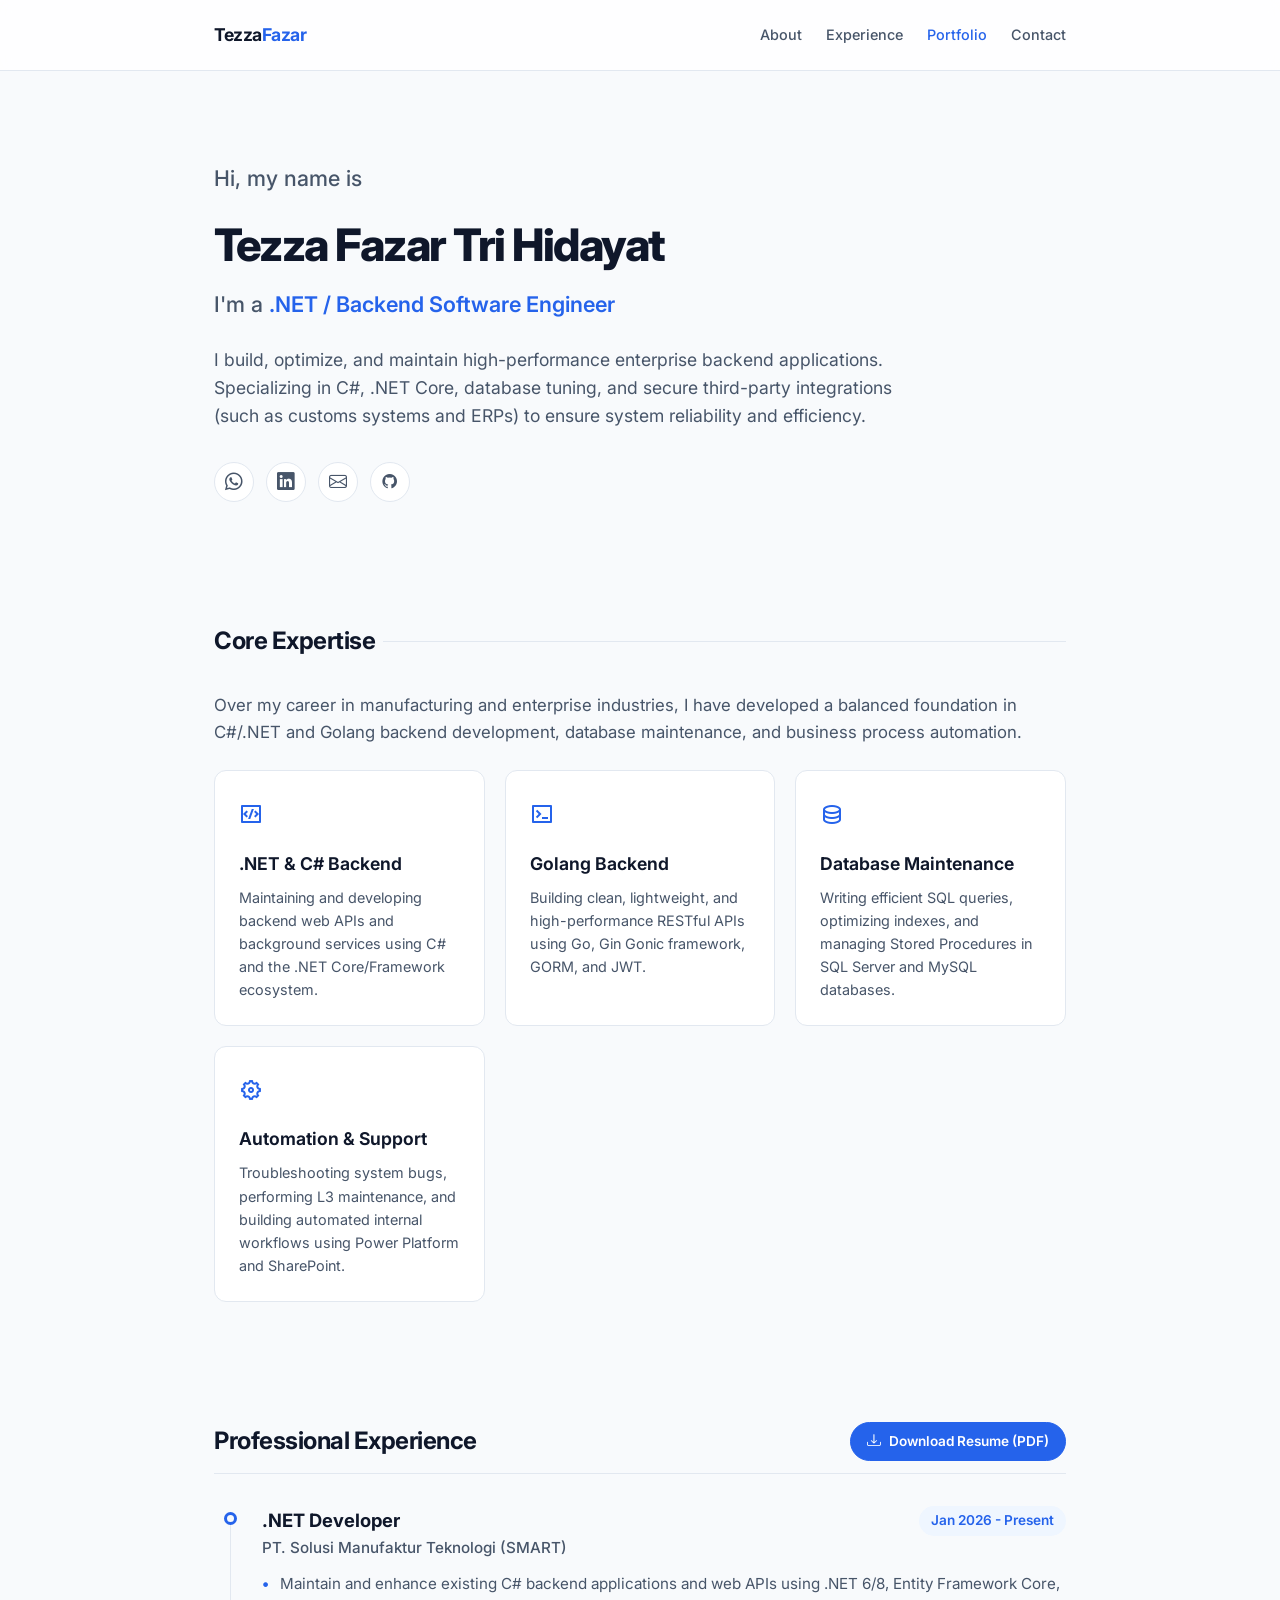
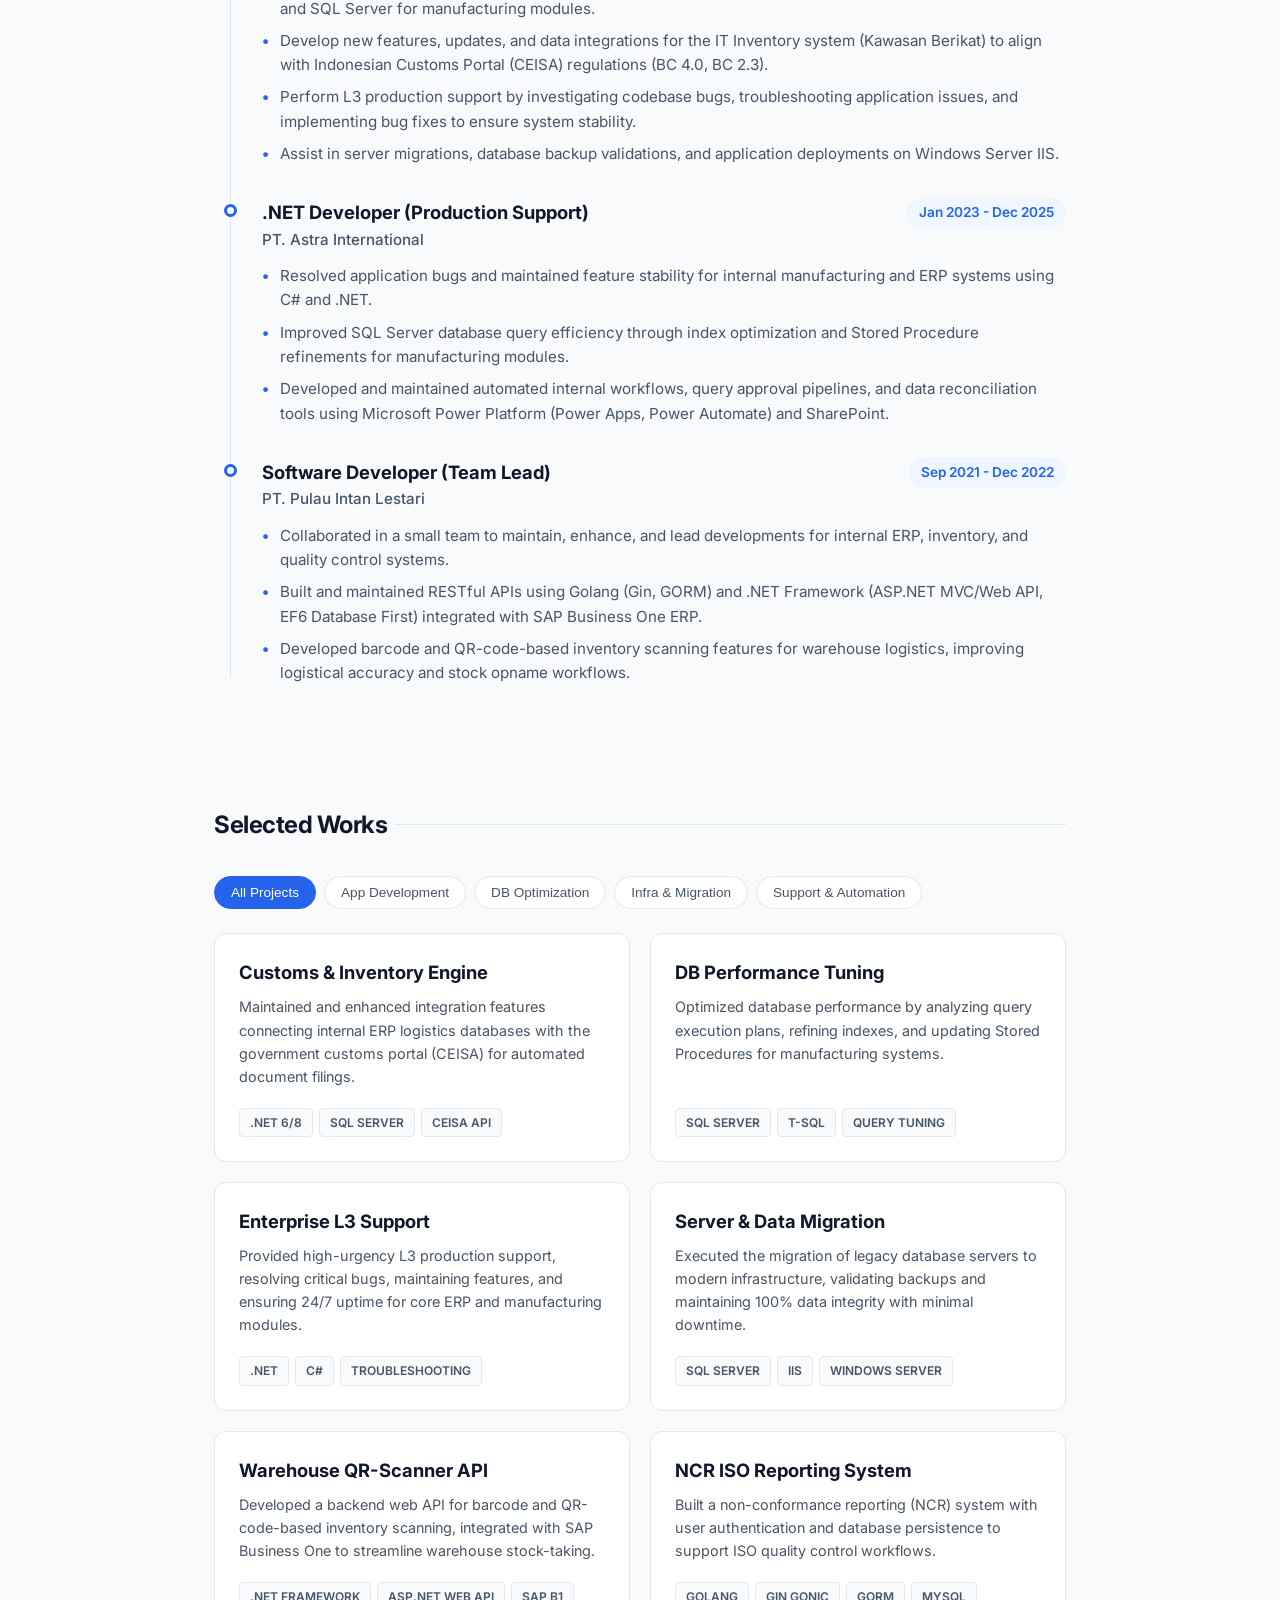
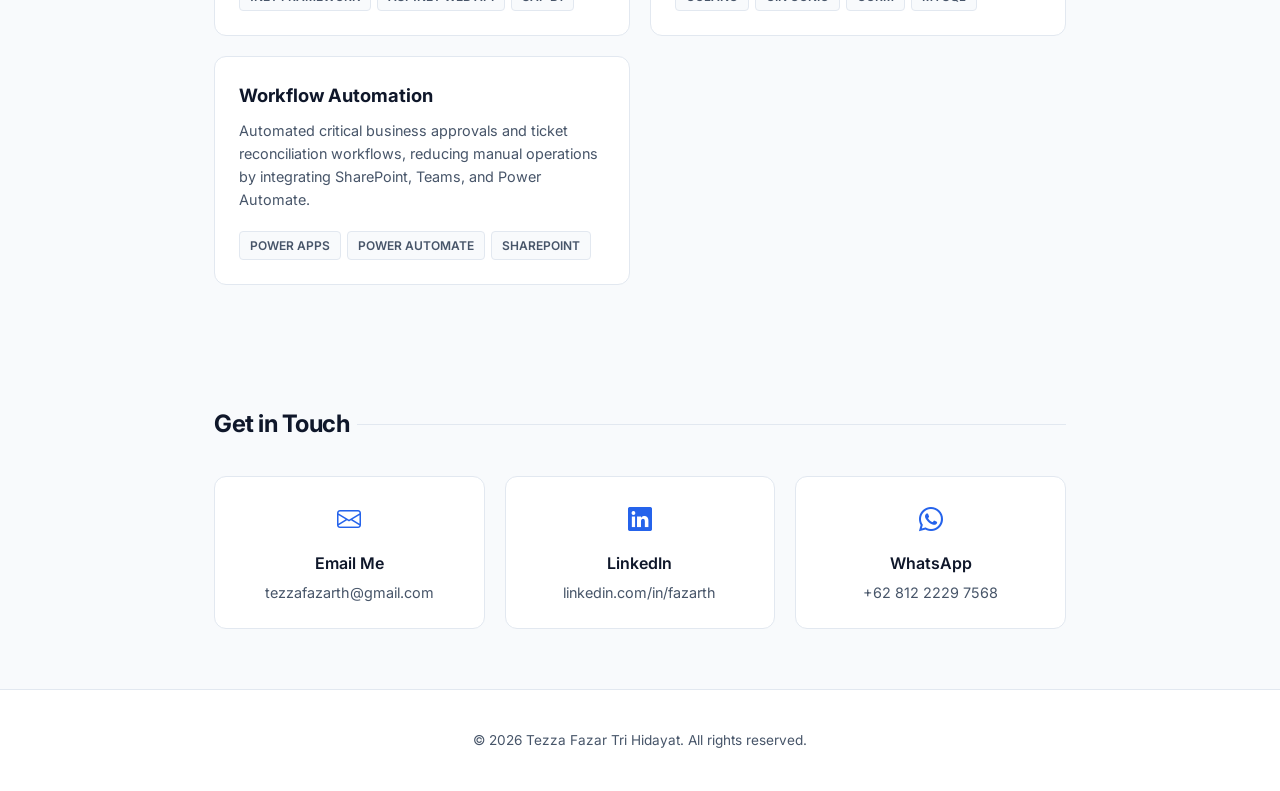
==== index.html @ 9d4af323 "Remove Logistics Gateway project from portfolio" ====
<!DOCTYPE html>
<html lang="en">

<head>
  <meta charset="utf-8">
  <meta content="width=device-width, initial-scale=1.0" name="viewport">

  <title>Tezza Fazar | .NET / Backend Software Engineer</title>
  <meta content="Personal portfolio of Tezza Fazar Tri Hidayat, a professional .NET and Backend Software Engineer specializing in C#, SQL Server optimization, and enterprise system integration." name="description">
  <meta content=".NET Developer, Backend Engineer, C# Developer, SQL Server Optimization, CEISA Integration, Power Platform, Indonesia Software Engineer" name="keywords">

  <!-- Open Graph / Social Media Meta Tags -->
  <meta property="og:title" content="Tezza Fazar | .NET / Backend Software Engineer">
  <meta property="og:description" content="Professional Backend Software Engineer specializing in the .NET ecosystem, Golang development, and SQL Server performance tuning.">
  <meta property="og:type" content="website">
  <meta property="og:url" content="https://fazarth.my.id">
  <meta property="og:image" content="https://fazarth.my.id/assets/img/TF.png">

  <!-- Favicons -->
  <link href="assets/img/TF.png" rel="icon" type="image/png" />
  <link href="assets/img/TF.png" rel="apple-touch-icon" />

  <!-- Google Fonts -->
  <link href="https://fonts.googleapis.com/css2?family=Inter:wght@300;400;500;600;700;800&display=swap" rel="stylesheet">

  <!-- Vendor CSS Files (for Icons) -->
  <link href="assets/vendor/bootstrap-icons/bootstrap-icons.css" rel="stylesheet">
  <link href="assets/vendor/boxicons/css/boxicons.min.css" rel="stylesheet">
  <link href="assets/vendor/remixicon/remixicon.css" rel="stylesheet">

  <!-- Main CSS File -->
  <link href="assets/css/style.css" rel="stylesheet">
</head>

<body>

  <!-- ======= Header ======= -->
  <header>
    <div class="container nav-container">
      <a href="#" class="logo">Tezza<span>Fazar</span></a>
      <ul class="nav-links">
        <li><a class="nav-link" href="#about">About</a></li>
        <li><a class="nav-link" href="#resume">Experience</a></li>
        <li><a class="nav-link" href="#portfolio">Portfolio</a></li>
        <li><a class="nav-link" href="#contact">Contact</a></li>
      </ul>
    </div>
  </header>

  <!-- ======= Hero Section ======= -->
  <section class="hero">
    <div class="container">
      <h2>Hi, my name is</h2>
      <h1>Tezza Fazar Tri Hidayat</h1>
      <h2>I'm a <span>.NET / Backend Software Engineer</span></h2>
      <p>
        I build, optimize, and maintain high-performance enterprise backend applications. Specializing in C#, .NET Core, database tuning, and secure third-party integrations (such as customs systems and ERPs) to ensure system reliability and efficiency.
      </p>
      <div class="social-links">
        <a href="https://wa.me/+6281222297568" class="social-btn" target="_blank" title="WhatsApp"><i class="bi bi-whatsapp"></i></a>
        <a href="https://www.linkedin.com/in/fazarth/" class="social-btn" target="_blank" title="LinkedIn"><i class="bi bi-linkedin"></i></a>
        <a href="mailto:tezzafazarth@gmail.com" class="social-btn" target="_blank" title="Email"><i class="bi bi-envelope"></i></a>
        <a href="https://github.com/fazarth" class="social-btn" target="_blank" title="GitHub"><i class="bx bxl-github"></i></a>
      </div>
    </div>
  </section>

  <!-- ======= About Section ======= -->
  <section id="about">
    <div class="container">
      <h2 class="section-title">Core Expertise</h2>
      <p style="color: var(--text-muted); margin-bottom: 24px; font-size: 1.05rem;">
        Over my career in manufacturing and enterprise industries, I have developed a balanced foundation in C#/.NET and Golang backend development, database maintenance, and business process automation.
      </p>
      
      <div class="expertise-grid">
        <div class="expertise-card">
          <i class="ri-code-box-line"></i>
          <h3>.NET & C# Backend</h3>
          <p>Maintaining and developing backend web APIs and background services using C# and the .NET Core/Framework ecosystem.</p>
        </div>
        <div class="expertise-card">
          <i class="ri-terminal-box-line"></i>
          <h3>Golang Backend</h3>
          <p>Building clean, lightweight, and high-performance RESTful APIs using Go, Gin Gonic framework, GORM, and JWT.</p>
        </div>
        <div class="expertise-card">
          <i class="ri-database-2-line"></i>
          <h3>Database Maintenance</h3>
          <p>Writing efficient SQL queries, optimizing indexes, and managing Stored Procedures in SQL Server and MySQL databases.</p>
        </div>
        <div class="expertise-card">
          <i class="ri-settings-5-line"></i>
          <h3>Automation & Support</h3>
          <p>Troubleshooting system bugs, performing L3 maintenance, and building automated internal workflows using Power Platform and SharePoint.</p>
        </div>
      </div>
    </div>
  </section>

  <!-- ======= Experience Section ======= -->
  <section id="resume">
    <div class="container">
      <div style="display: flex; justify-content: space-between; align-items: center; flex-wrap: wrap; gap: 16px; margin-bottom: 32px; border-bottom: 1px solid var(--border); padding-bottom: 12px;">
        <h2 style="font-size: 1.5rem; font-weight: 700; letter-spacing: -0.5px; margin: 0;">Professional Experience</h2>
        <a href="https://drive.google.com/drive/folders/1_RKrGaPo-tIohkmOb41QRq3wo2bHa9Y6?usp=sharing" target="_blank" class="filter-btn" style="background-color: var(--primary); color: #ffffff; border-color: var(--primary); display: flex; align-items: center; gap: 8px; font-weight: 600; padding: 8px 16px; border-radius: 100px; font-size: 0.85rem; transition: all 0.2s ease;">
          <i class="bi bi-download"></i> Download Resume (PDF)
        </a>
      </div>
      
      <div class="timeline">
        <!-- SMART -->
        <div class="timeline-item">
          <div class="timeline-marker"></div>
          <div class="timeline-header">
            <div class="timeline-title">
              <h3>.NET Developer</h3>
              <p>PT. Solusi Manufaktur Teknologi (SMART)</p>
            </div>
            <span class="timeline-date">Jan 2026 - Present</span>
          </div>
          <div class="timeline-content">
            <ul>
              <li>Maintain and enhance existing C# backend applications and web APIs using .NET 6/8, Entity Framework Core, and SQL Server for manufacturing modules.</li>
              <li>Develop new features, updates, and data integrations for the IT Inventory system (Kawasan Berikat) to align with Indonesian Customs Portal (CEISA) regulations (BC 4.0, BC 2.3).</li>
              <li>Perform L3 production support by investigating codebase bugs, troubleshooting application issues, and implementing bug fixes to ensure system stability.</li>
              <li>Assist in server migrations, database backup validations, and application deployments on Windows Server IIS.</li>
            </ul>
          </div>
        </div>

        <!-- Astra -->
        <div class="timeline-item">
          <div class="timeline-marker"></div>
          <div class="timeline-header">
            <div class="timeline-title">
              <h3>.NET Developer (Production Support)</h3>
              <p>PT. Astra International</p>
            </div>
            <span class="timeline-date">Jan 2023 - Dec 2025</span>
          </div>
          <div class="timeline-content">
            <ul>
              <li>Resolved application bugs and maintained feature stability for internal manufacturing and ERP systems using C# and .NET.</li>
              <li>Improved SQL Server database query efficiency through index optimization and Stored Procedure refinements for manufacturing modules.</li>
              <li>Developed and maintained automated internal workflows, query approval pipelines, and data reconciliation tools using Microsoft Power Platform (Power Apps, Power Automate) and SharePoint.</li>
            </ul>
          </div>
        </div>

        <!-- PIL -->
        <div class="timeline-item">
          <div class="timeline-marker"></div>
          <div class="timeline-header">
            <div class="timeline-title">
              <h3>Software Developer (Team Lead)</h3>
              <p>PT. Pulau Intan Lestari</p>
            </div>
            <span class="timeline-date">Sep 2021 - Dec 2022</span>
          </div>
          <div class="timeline-content">
            <ul>
              <li>Collaborated in a small team to maintain, enhance, and lead developments for internal ERP, inventory, and quality control systems.</li>
              <li>Built and maintained RESTful APIs using Golang (Gin, GORM) and .NET Framework (ASP.NET MVC/Web API, EF6 Database First) integrated with SAP Business One ERP.</li>
              <li>Developed barcode and QR-code-based inventory scanning features for warehouse logistics, improving logistical accuracy and stock opname workflows.</li>
            </ul>
          </div>
        </div>
      </div>
    </div>
  </section>

  <!-- ======= Portfolio Section ======= -->
  <section id="portfolio">
    <div class="container">
      <h2 class="section-title">Selected Works</h2>
      
      <div class="portfolio-filters">
        <button class="filter-btn active" data-filter="all">All Projects</button>
        <button class="filter-btn" data-filter="dev">App Development</button>
        <button class="filter-btn" data-filter="db">DB Optimization</button>
        <button class="filter-btn" data-filter="infra">Infra & Migration</button>
        <button class="filter-btn" data-filter="support">Support & Automation</button>
      </div>

      <div class="portfolio-grid">
        <!-- Customs Engine -->
        <div class="portfolio-card" data-category="dev infra">
          <h3>Customs & Inventory Engine</h3>
          <p>Maintained and enhanced integration features connecting internal ERP logistics databases with the government customs portal (CEISA) for automated document filings.</p>
          <div class="portfolio-tags">
            <span class="portfolio-tag">.NET 6/8</span>
            <span class="portfolio-tag">SQL Server</span>
            <span class="portfolio-tag">CEISA API</span>
          </div>
        </div>


        <!-- DB Tuning -->
        <div class="portfolio-card" data-category="db">
          <h3>DB Performance Tuning</h3>
          <p>Optimized database performance by analyzing query execution plans, refining indexes, and updating Stored Procedures for manufacturing systems.</p>
          <div class="portfolio-tags">
            <span class="portfolio-tag">SQL Server</span>
            <span class="portfolio-tag">T-SQL</span>
            <span class="portfolio-tag">Query Tuning</span>
          </div>
        </div>

        <!-- L3 Support -->
        <div class="portfolio-card" data-category="support">
          <h3>Enterprise L3 Support</h3>
          <p>Provided high-urgency L3 production support, resolving critical bugs, maintaining features, and ensuring 24/7 uptime for core ERP and manufacturing modules.</p>
          <div class="portfolio-tags">
            <span class="portfolio-tag">.NET</span>
            <span class="portfolio-tag">C#</span>
            <span class="portfolio-tag">Troubleshooting</span>
          </div>
        </div>

        <!-- Migration -->
        <div class="portfolio-card" data-category="infra">
          <h3>Server & Data Migration</h3>
          <p>Executed the migration of legacy database servers to modern infrastructure, validating backups and maintaining 100% data integrity with minimal downtime.</p>
          <div class="portfolio-tags">
            <span class="portfolio-tag">SQL Server</span>
            <span class="portfolio-tag">IIS</span>
            <span class="portfolio-tag">Windows Server</span>
          </div>
        </div>

        <!-- Warehouse Scanner -->
        <div class="portfolio-card" data-category="dev">
          <h3>Warehouse QR-Scanner API</h3>
          <p>Developed a backend web API for barcode and QR-code-based inventory scanning, integrated with SAP Business One to streamline warehouse stock-taking.</p>
          <div class="portfolio-tags">
            <span class="portfolio-tag">.NET Framework</span>
            <span class="portfolio-tag">ASP.NET Web API</span>
            <span class="portfolio-tag">SAP B1</span>
          </div>
        </div>

        <!-- NCR ISO System -->
        <div class="portfolio-card" data-category="dev">
          <h3>NCR ISO Reporting System</h3>
          <p>Built a non-conformance reporting (NCR) system with user authentication and database persistence to support ISO quality control workflows.</p>
          <div class="portfolio-tags">
            <span class="portfolio-tag">Golang</span>
            <span class="portfolio-tag">Gin Gonic</span>
            <span class="portfolio-tag">GORM</span>
            <span class="portfolio-tag">MySQL</span>
          </div>
        </div>

        <!-- Workflow Automation -->
        <div class="portfolio-card" data-category="support">
          <h3>Workflow Automation</h3>
          <p>Automated critical business approvals and ticket reconciliation workflows, reducing manual operations by integrating SharePoint, Teams, and Power Automate.</p>
          <div class="portfolio-tags">
            <span class="portfolio-tag">Power Apps</span>
            <span class="portfolio-tag">Power Automate</span>
            <span class="portfolio-tag">SharePoint</span>
          </div>
        </div>
      </div>
    </div>
  </section>

  <!-- ======= Contact Section ======= -->
  <section id="contact">
    <div class="container">
      <h2 class="section-title">Get in Touch</h2>
      <div class="contact-grid">
        <a href="mailto:tezzafazarth@gmail.com" class="contact-card">
          <i class="bi bi-envelope"></i>
          <h3>Email Me</h3>
          <p>tezzafazarth@gmail.com</p>
        </a>
        <a href="https://www.linkedin.com/in/fazarth/" class="contact-card" target="_blank">
          <i class="bi bi-linkedin"></i>
          <h3>LinkedIn</h3>
          <p>linkedin.com/in/fazarth</p>
        </a>
        <a href="https://wa.me/+6281222297568" class="contact-card" target="_blank">
          <i class="bi bi-whatsapp"></i>
          <h3>WhatsApp</h3>
          <p>+62 812 2229 7568</p>
        </a>
      </div>
    </div>
  </section>

  <!-- ======= Footer ======= -->
  <footer>
    <div class="container">
      <p>&copy; 2026 Tezza Fazar Tri Hidayat. All rights reserved.</p>
    </div>
  </footer>

  <!-- Simple Scripts -->
  <script>
    document.addEventListener('DOMContentLoaded', () => {
      // Portfolio Filter
      const filterBtns = document.querySelectorAll('.filter-btn');
      const cards = document.querySelectorAll('.portfolio-card');

      filterBtns.forEach(btn => {
        btn.addEventListener('click', () => {
          filterBtns.forEach(b => b.classList.remove('active'));
          btn.classList.add('active');

          const filterValue = btn.getAttribute('data-filter');

          cards.forEach(card => {
            const categories = card.getAttribute('data-category' || '');
            
            if (filterValue === 'all') {
              card.style.display = 'flex';
            } else if (categories.includes(filterValue)) {
              card.style.display = 'flex';
            } else {
              card.style.display = 'none';
            }
          });
        });
      });

      // Active Navigation Link Highlighter on Scroll
      const sections = document.querySelectorAll('section[id]');
      const navLinks = document.querySelectorAll('.nav-link');

      function highlightNav() {
        let scrollPosition = window.scrollY || document.documentElement.scrollTop;

        sections.forEach(section => {
          const sectionTop = section.offsetTop - 100;
          const sectionHeight = section.offsetHeight;
          const sectionId = section.getAttribute('id');

          if (scrollPosition >= sectionTop && scrollPosition < sectionTop + sectionHeight) {
            navLinks.forEach(link => {
              link.classList.remove('active');
              if (link.getAttribute('href') === '#' + sectionId) {
                link.classList.add('active');
              }
            });
          }
        });
      }

      window.addEventListener('scroll', highlightNav);
      highlightNav(); // Initial call
    });
  </script>

</body>

</html>
---- assets/css/style.css ----
html {
  scroll-behavior: smooth;
  scroll-padding-top: 90px; /* Offset for sticky header (70px header + 20px padding) */
}

:root {
  --bg-main: #f8fafc;
  --bg-card: #ffffff;
  --text-main: #0f172a;
  --text-muted: #475569;
  --primary: #2563eb; /* Royal Blue */
  --primary-light: #eff6ff;
  --border: #e2e8f0;
  --border-hover: #cbd5e1;
  --radius: 12px;
  --font-sans: 'Inter', -apple-system, BlinkMacSystemFont, "Segoe UI", Roboto, sans-serif;
}

* {
  box-sizing: border-box;
  margin: 0;
  padding: 0;
}

body {
  font-family: var(--font-sans);
  background-color: var(--bg-main);
  color: var(--text-main);
  line-height: 1.6;
  -webkit-font-smoothing: antialiased;
}

a {
  color: inherit;
  text-decoration: none;
  transition: all 0.2s ease;
}

/* Container */
.container {
  max-width: 900px;
  margin: 0 auto;
  padding: 0 24px;
}

/* Header & Nav */
header {
  border-bottom: 1px solid var(--border);
  background-color: rgba(255, 255, 255, 0.8);
  backdrop-filter: blur(8px);
  position: sticky;
  top: 0;
  z-index: 100;
}

.nav-container {
  display: flex;
  justify-content: space-between;
  align-items: center;
  height: 70px;
}

.logo {
  font-size: 1.1rem;
  font-weight: 700;
  letter-spacing: -0.5px;
}

.logo span {
  color: var(--primary);
}

.nav-links {
  display: flex;
  gap: 24px;
  list-style: none;
}

.nav-link {
  font-size: 0.9rem;
  font-weight: 500;
  color: var(--text-muted);
}

.nav-link:hover, .nav-link.active {
  color: var(--primary);
}

/* Hero Section */
.hero {
  padding: 90px 0 60px 0;
}

.hero h1 {
  font-size: 2.8rem;
  font-weight: 800;
  letter-spacing: -1.5px;
  line-height: 1.15;
  margin-bottom: 16px;
}

.hero h2 {
  font-size: 1.35rem;
  font-weight: 500;
  color: var(--text-muted);
  margin-bottom: 24px;
}

.hero h2 span {
  color: var(--primary);
  font-weight: 600;
}

.hero p {
  font-size: 1.1rem;
  color: var(--text-muted);
  max-width: 680px;
  margin-bottom: 32px;
}

.social-links {
  display: flex;
  gap: 12px;
}

.social-btn {
  display: flex;
  align-items: center;
  justify-content: center;
  width: 40px;
  height: 40px;
  border-radius: 50%;
  border: 1px solid var(--border);
  background: var(--bg-card);
  color: var(--text-muted);
  font-size: 1.1rem;
}

.social-btn:hover {
  border-color: var(--primary);
  color: var(--primary);
  background: var(--primary-light);
  transform: translateY(-2px);
}

/* Section General */
section {
  padding: 60px 0;
}

.section-title {
  font-size: 1.5rem;
  font-weight: 700;
  letter-spacing: -0.5px;
  margin-bottom: 32px;
  display: flex;
  align-items: center;
  gap: 8px;
}

.section-title::after {
  content: "";
  flex-grow: 1;
  height: 1px;
  background-color: var(--border);
}

/* About / Expertise Grid */
.expertise-grid {
  display: grid;
  grid-template-columns: repeat(auto-fit, minmax(260px, 1fr));
  gap: 20px;
  margin-top: 24px;
}

.expertise-card {
  background: var(--bg-card);
  border: 1px solid var(--border);
  border-radius: var(--radius);
  padding: 24px;
  transition: all 0.2s ease;
}

.expertise-card:hover {
  border-color: var(--border-hover);
  box-shadow: 0 4px 12px rgba(0, 0, 0, 0.03);
}

.expertise-card i {
  font-size: 1.5rem;
  color: var(--primary);
  margin-bottom: 16px;
  display: inline-block;
}

.expertise-card h3 {
  font-size: 1.1rem;
  font-weight: 650;
  margin-bottom: 8px;
}

.expertise-card p {
  font-size: 0.9rem;
  color: var(--text-muted);
}

/* Experience / Timeline */
.timeline {
  display: flex;
  flex-direction: column;
  gap: 32px;
  position: relative;
}

.timeline::before {
  content: "";
  position: absolute;
  left: 16px;
  top: 8px;
  bottom: 8px;
  width: 1px;
  background-color: var(--border);
}

.timeline-item {
  position: relative;
  padding-left: 48px;
}

.timeline-marker {
  position: absolute;
  left: 10px;
  top: 6px;
  width: 13px;
  height: 13px;
  border-radius: 50%;
  background-color: var(--bg-main);
  border: 3px solid var(--primary);
  z-index: 2;
}

.timeline-header {
  display: flex;
  justify-content: space-between;
  align-items: flex-start;
  flex-wrap: wrap;
  gap: 8px;
  margin-bottom: 12px;
}

.timeline-title h3 {
  font-size: 1.15rem;
  font-weight: 700;
}

.timeline-title p {
  font-size: 0.95rem;
  color: var(--text-muted);
  font-weight: 500;
}

.timeline-date {
  font-size: 0.85rem;
  font-weight: 600;
  color: var(--primary);
  background-color: var(--primary-light);
  padding: 4px 12px;
  border-radius: 100px;
}

.timeline-content ul {
  list-style-type: none;
  display: flex;
  flex-direction: column;
  gap: 8px;
}

.timeline-content li {
  font-size: 0.95rem;
  color: var(--text-muted);
  position: relative;
  padding-left: 18px;
}

.timeline-content li::before {
  content: "•";
  position: absolute;
  left: 0;
  color: var(--primary);
  font-weight: bold;
}

/* Portfolio Grid */
.portfolio-filters {
  display: flex;
  gap: 8px;
  flex-wrap: wrap;
  margin-bottom: 24px;
}

.filter-btn {
  background: var(--bg-card);
  border: 1px solid var(--border);
  padding: 8px 16px;
  border-radius: 100px;
  font-size: 0.85rem;
  font-weight: 500;
  color: var(--text-muted);
  cursor: pointer;
  transition: all 0.2s ease;
}

.filter-btn:hover, .filter-btn.active {
  background-color: var(--primary);
  color: #ffffff;
  border-color: var(--primary);
}

.portfolio-grid {
  display: grid;
  grid-template-columns: repeat(auto-fit, minmax(280px, 1fr));
  gap: 20px;
}

.portfolio-card {
  background: var(--bg-card);
  border: 1px solid var(--border);
  border-radius: var(--radius);
  padding: 24px;
  display: flex;
  flex-direction: column;
  height: 100%;
  transition: all 0.2s ease;
}

.portfolio-card:hover {
  border-color: var(--border-hover);
  box-shadow: 0 6px 16px rgba(0, 0, 0, 0.04);
  transform: translateY(-2px);
}

.portfolio-card h3 {
  font-size: 1.15rem;
  font-weight: 700;
  margin-bottom: 8px;
}

.portfolio-card p {
  font-size: 0.9rem;
  color: var(--text-muted);
  flex-grow: 1;
  margin-bottom: 20px;
}

.portfolio-tags {
  display: flex;
  flex-wrap: wrap;
  gap: 6px;
}

.portfolio-tag {
  font-size: 0.75rem;
  font-weight: 600;
  background-color: var(--bg-main);
  border: 1px solid var(--border);
  color: var(--text-muted);
  padding: 4px 10px;
  border-radius: 4px;
  text-transform: uppercase;
}

/* Contact Section */
.contact-grid {
  display: grid;
  grid-template-columns: repeat(auto-fit, minmax(220px, 1fr));
  gap: 20px;
}

.contact-card {
  background: var(--bg-card);
  border: 1px solid var(--border);
  border-radius: var(--radius);
  padding: 24px;
  text-align: center;
  transition: all 0.2s ease;
}

.contact-card:hover {
  border-color: var(--border-hover);
  box-shadow: 0 4px 12px rgba(0, 0, 0, 0.03);
}

.contact-card i {
  font-size: 1.5rem;
  color: var(--primary);
  margin-bottom: 12px;
  display: inline-block;
}

.contact-card h3 {
  font-size: 1rem;
  font-weight: 600;
  margin-bottom: 4px;
}

.contact-card p {
  font-size: 0.9rem;
  color: var(--text-muted);
}

/* Footer */
footer {
  border-top: 1px solid var(--border);
  padding: 40px 0;
  background: var(--bg-card);
  text-align: center;
  font-size: 0.85rem;
  color: var(--text-muted);
}

/* Responsive */
@media (max-width: 768px) {
  .hero h1 {
    font-size: 2.2rem;
  }
  .timeline::before {
    left: 12px;
  }
  .timeline-item {
    padding-left: 36px;
  }
  .timeline-marker {
    left: 6px;
  }
  .timeline-header {
    flex-direction: column;
    align-items: flex-start;
    gap: 4px;
  }
  .timeline-date {
    align-self: flex-start;
  }
}
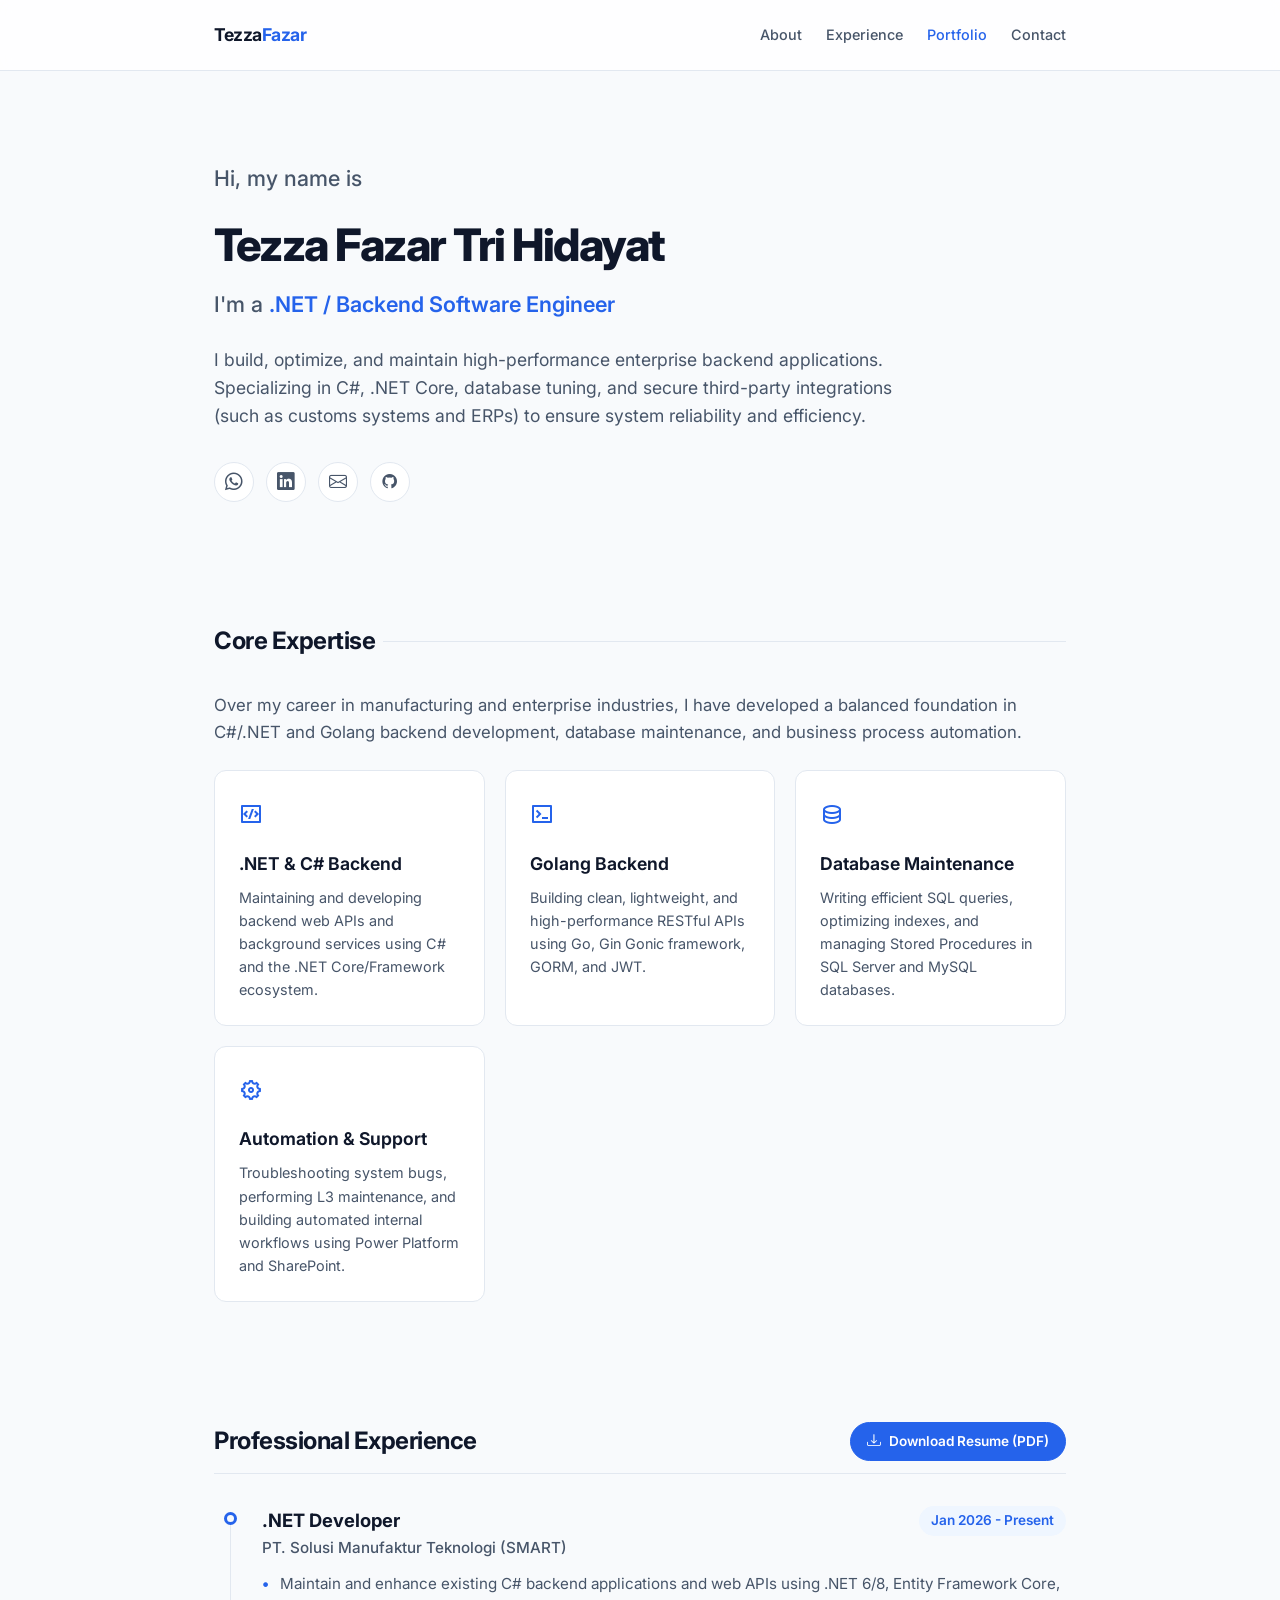
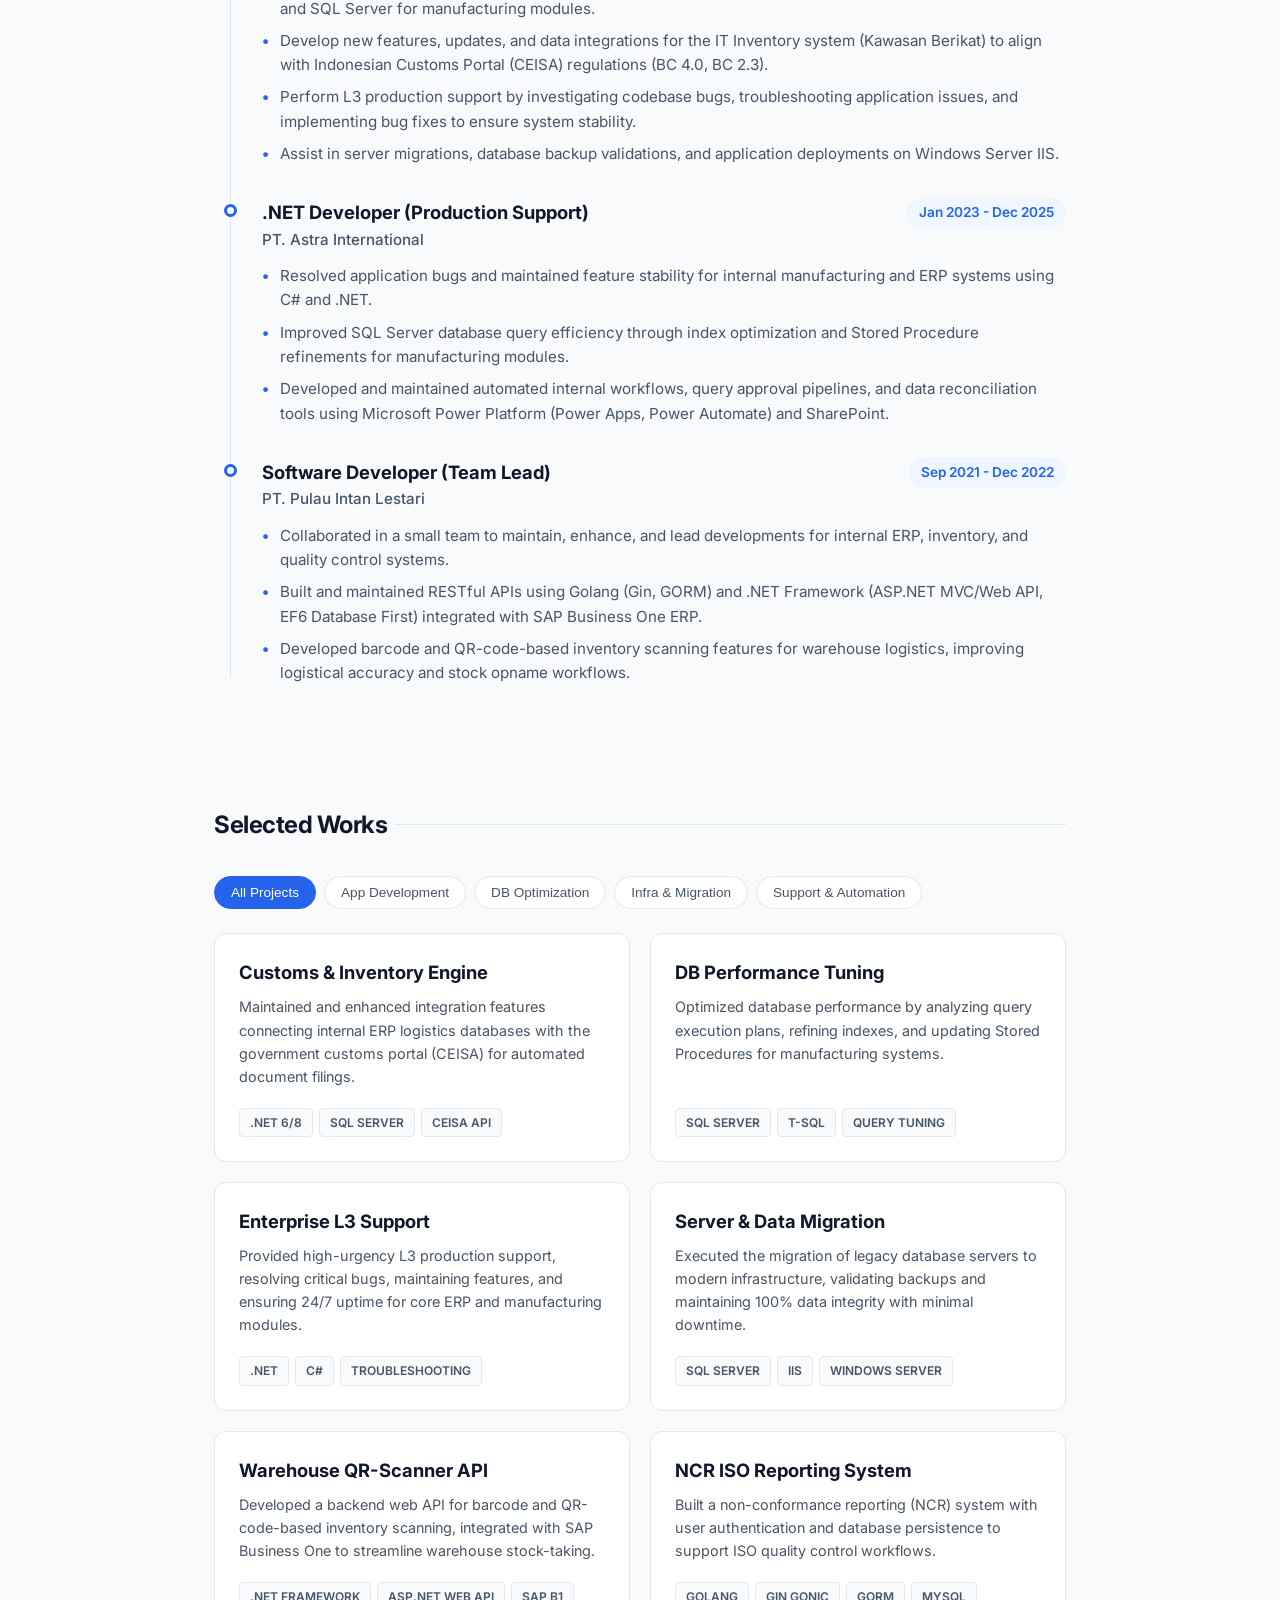
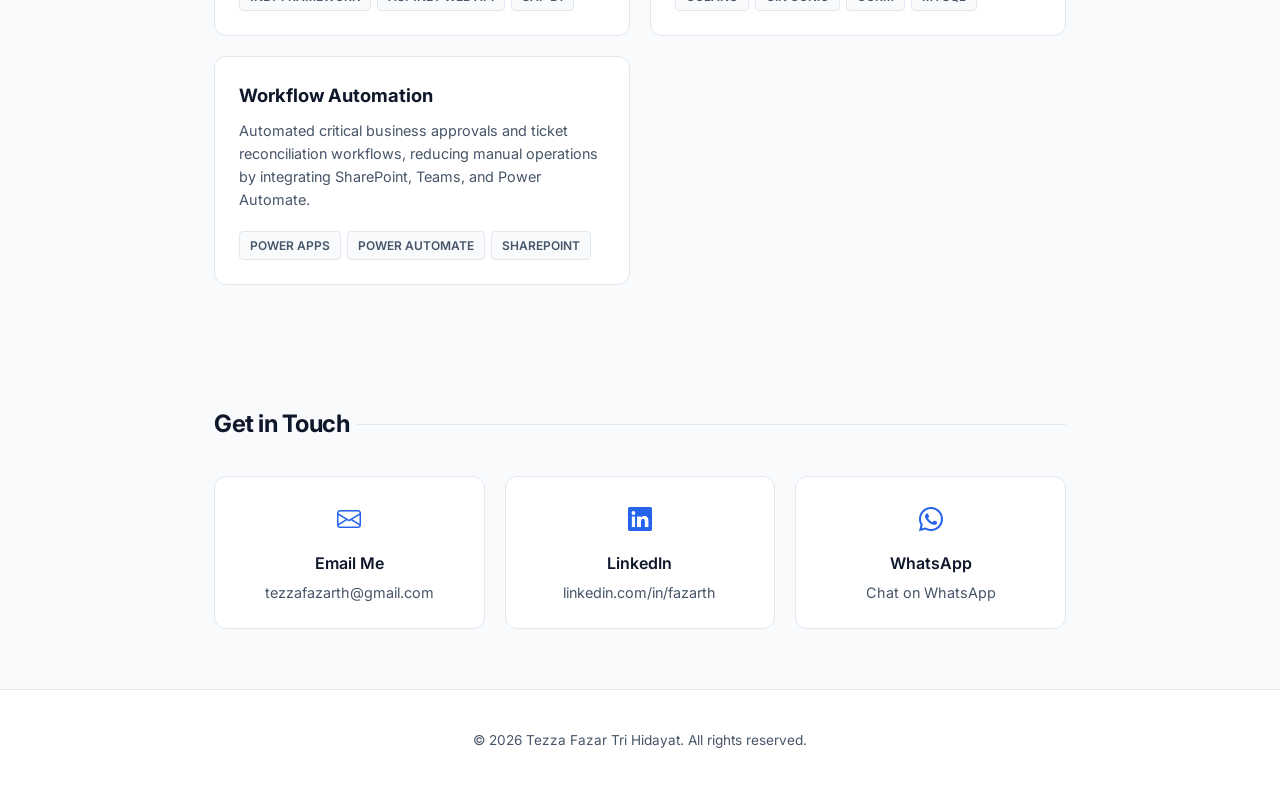
==== commit 6cd8e5ac: "Obfuscate WhatsApp link and remove raw phone number text to prevent scraping" ====
--- a/index.html
+++ b/index.html
@@ -57,7 +57,7 @@
         I build, optimize, and maintain high-performance enterprise backend applications. Specializing in C#, .NET Core, database tuning, and secure third-party integrations (such as customs systems and ERPs) to ensure system reliability and efficiency.
       </p>
       <div class="social-links">
-        <a href="https://wa.me/+6281222297568" class="social-btn" target="_blank" title="WhatsApp"><i class="bi bi-whatsapp"></i></a>
+        <a href="#" onclick="openContact('wa', event)" class="social-btn" title="WhatsApp"><i class="bi bi-whatsapp"></i></a>
         <a href="https://www.linkedin.com/in/fazarth/" class="social-btn" target="_blank" title="LinkedIn"><i class="bi bi-linkedin"></i></a>
         <a href="mailto:tezzafazarth@gmail.com" class="social-btn" target="_blank" title="Email"><i class="bi bi-envelope"></i></a>
         <a href="https://github.com/fazarth" class="social-btn" target="_blank" title="GitHub"><i class="bx bxl-github"></i></a>
@@ -281,10 +281,10 @@
           <h3>LinkedIn</h3>
           <p>linkedin.com/in/fazarth</p>
         </a>
-        <a href="https://wa.me/+6281222297568" class="contact-card" target="_blank">
+        <a href="#" onclick="openContact('wa', event)" class="contact-card">
           <i class="bi bi-whatsapp"></i>
           <h3>WhatsApp</h3>
-          <p>+62 812 2229 7568</p>
+          <p>Chat on WhatsApp</p>
         </a>
       </div>
     </div>
@@ -299,6 +299,17 @@
 
   <!-- Simple Scripts -->
   <script>
+    function openContact(type, event) {
+      if (event) event.preventDefault();
+      if (type === 'wa') {
+        const country = '62';
+        const num1 = '812';
+        const num2 = '2229';
+        const num3 = '7568';
+        window.open('https://wa.me/' + country + num1 + num2 + num3, '_blank');
+      }
+    }
+
     document.addEventListener('DOMContentLoaded', () => {
       // Portfolio Filter
       const filterBtns = document.querySelectorAll('.filter-btn');
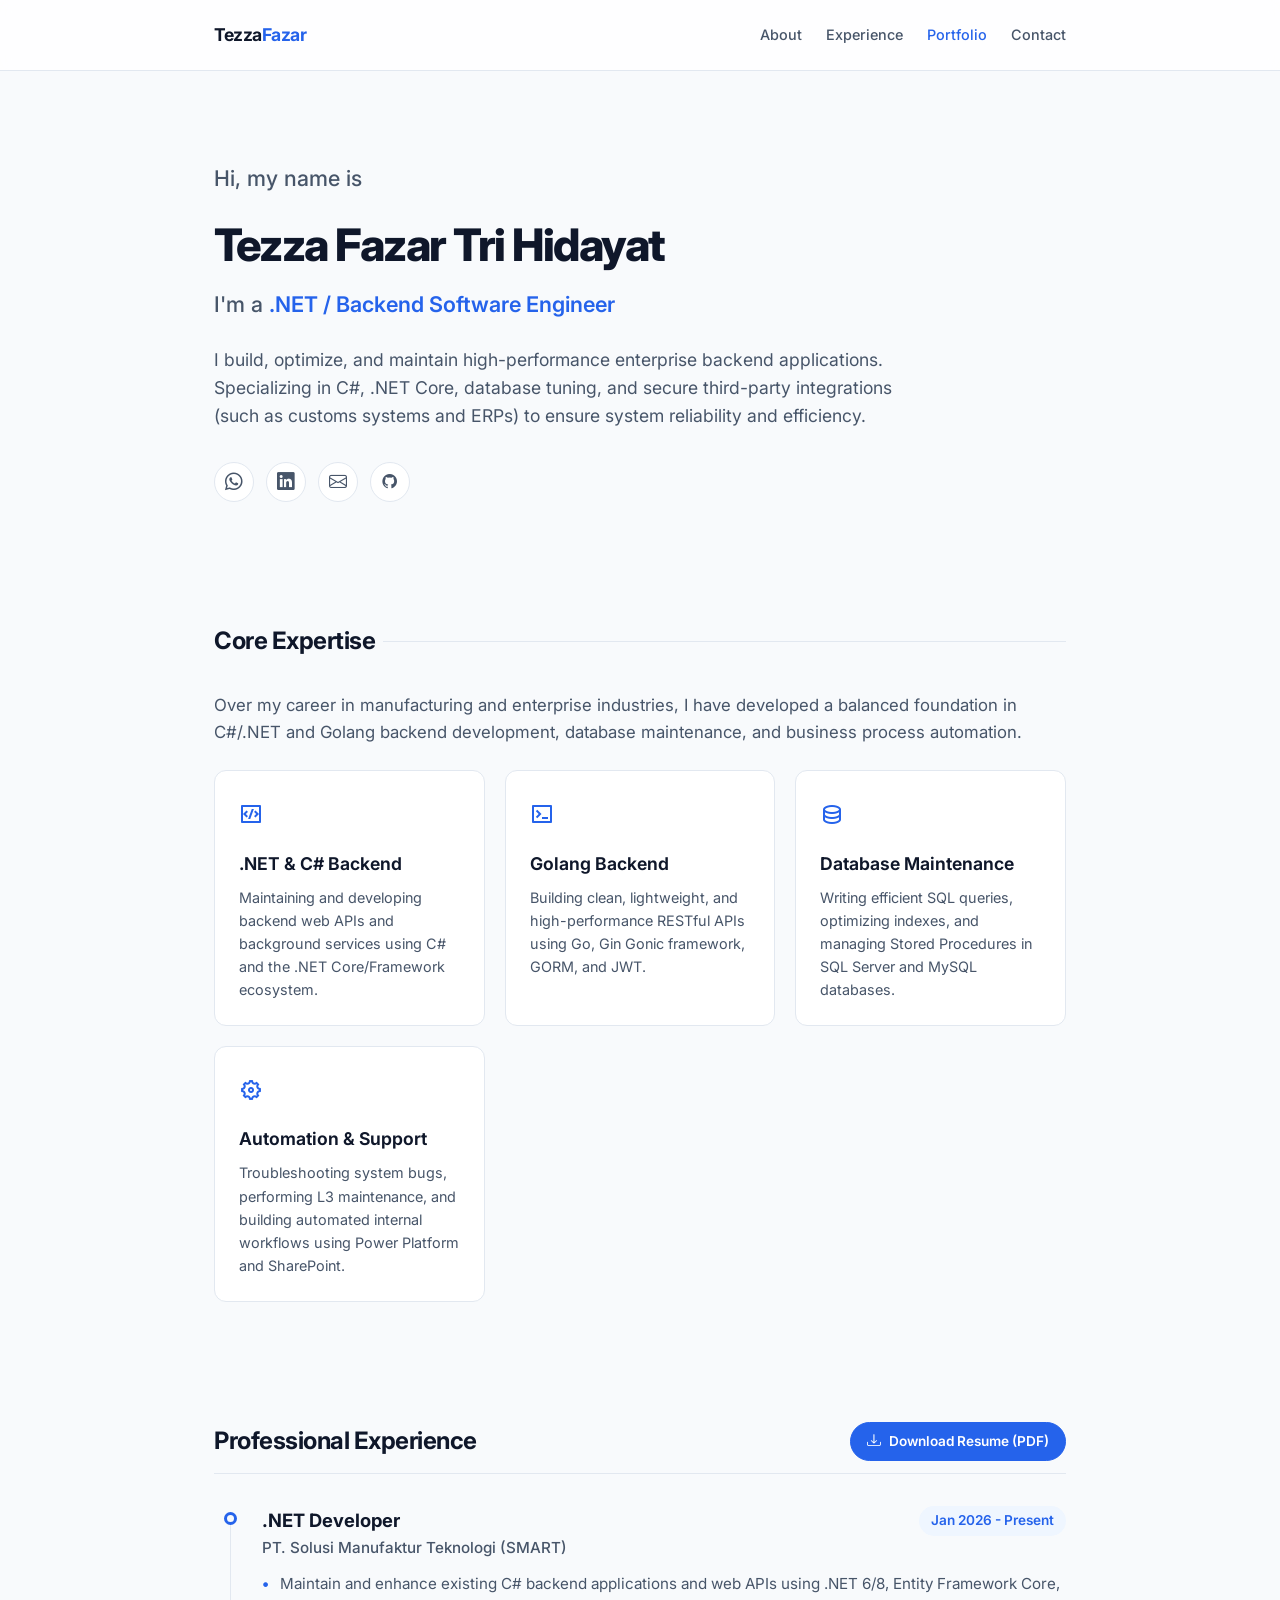
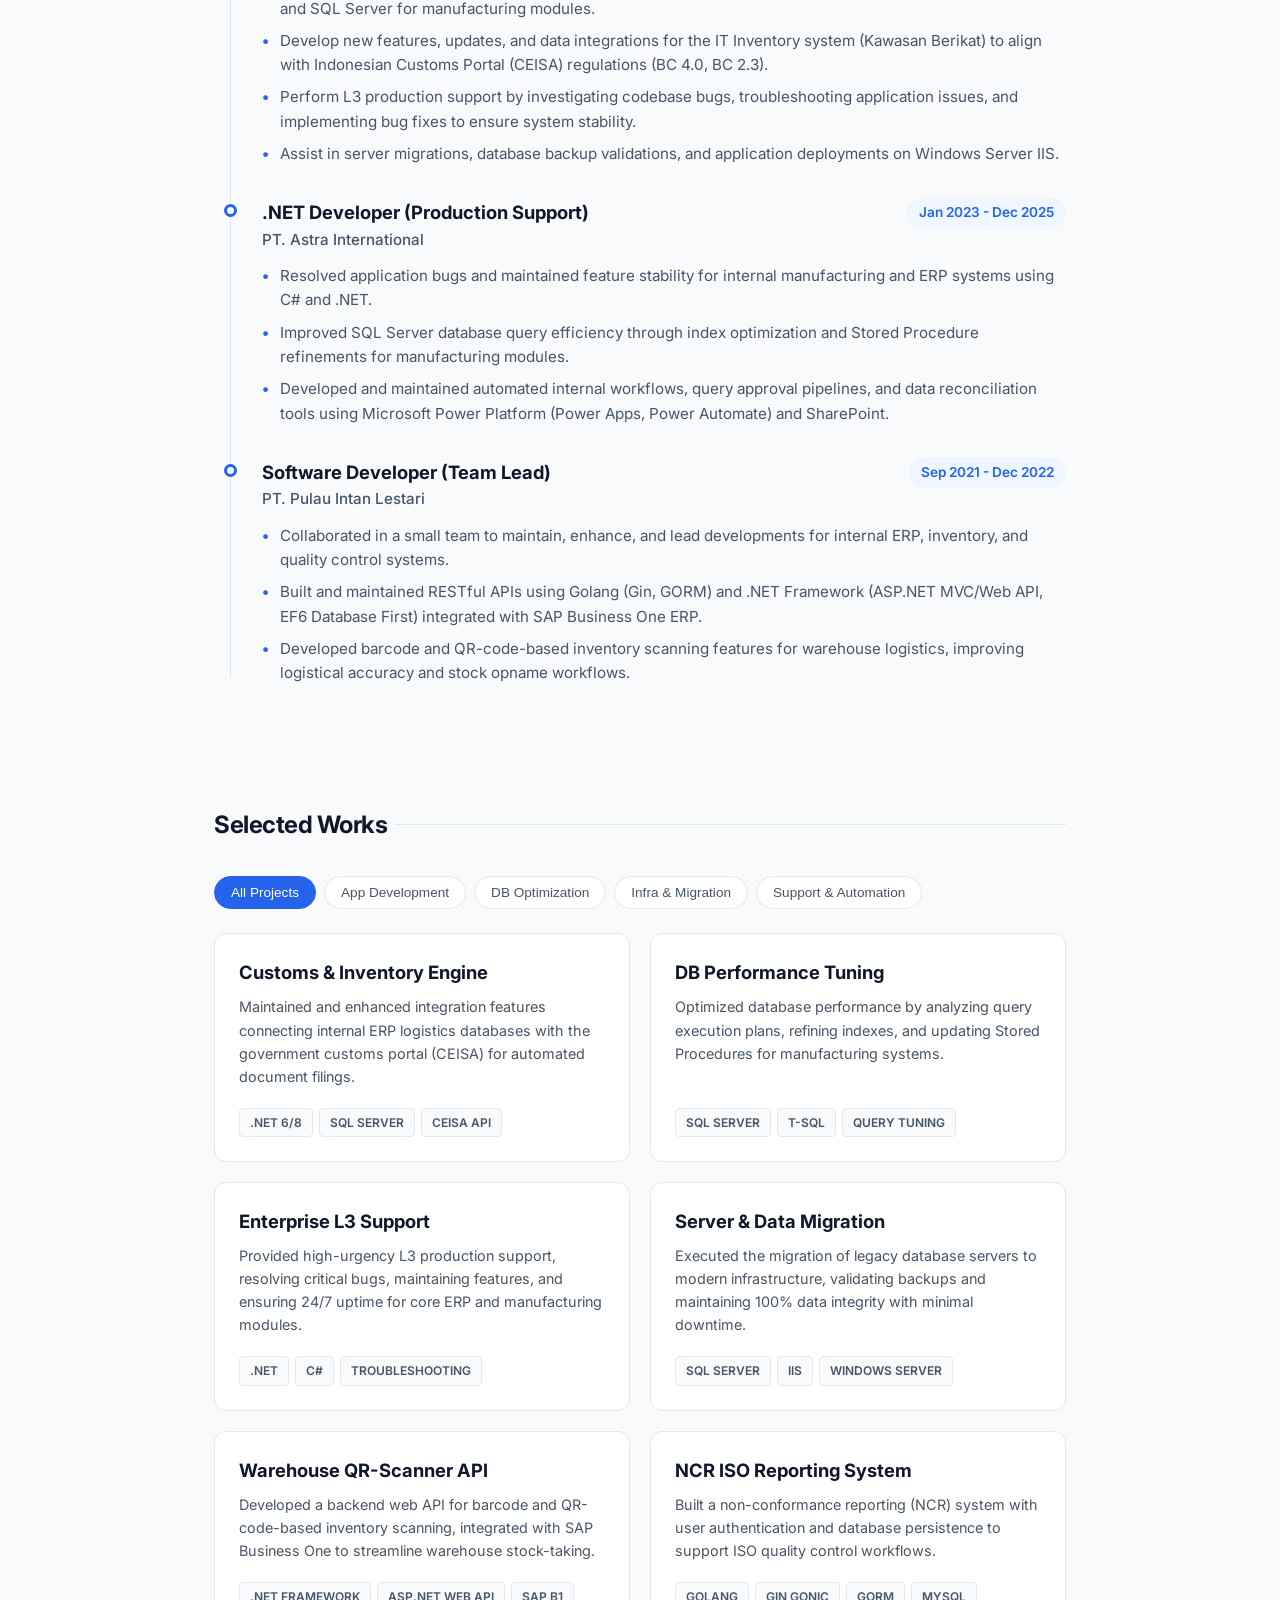
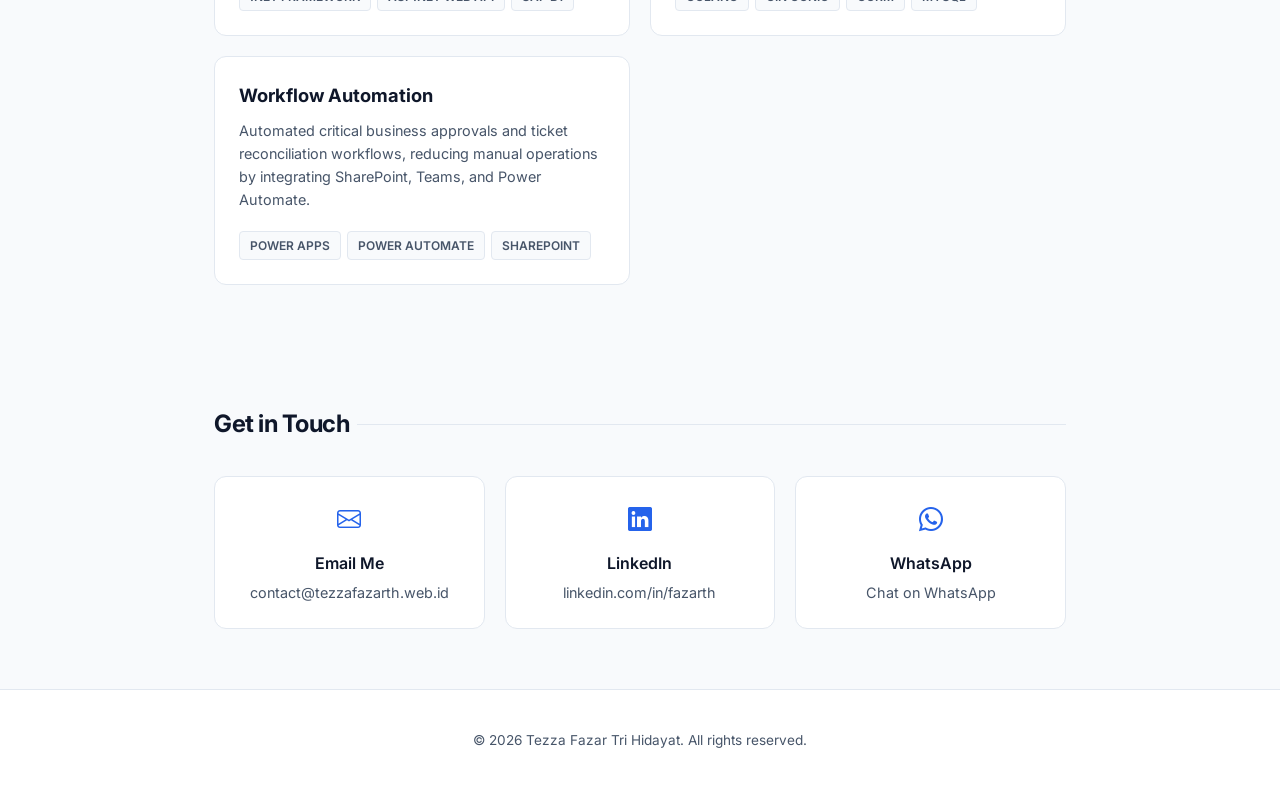
==== commit 2e50a0c5: "Update email to contact@tezzafazarth.web.id" ====
--- a/index.html
+++ b/index.html
@@ -59,7 +59,7 @@
       <div class="social-links">
         <a href="#" onclick="openContact('wa', event)" class="social-btn" title="WhatsApp"><i class="bi bi-whatsapp"></i></a>
         <a href="https://www.linkedin.com/in/fazarth/" class="social-btn" target="_blank" title="LinkedIn"><i class="bi bi-linkedin"></i></a>
-        <a href="mailto:tezzafazarth@gmail.com" class="social-btn" target="_blank" title="Email"><i class="bi bi-envelope"></i></a>
+        <a href="mailto:contact@tezzafazarth.web.id" class="social-btn" target="_blank" title="Email"><i class="bi bi-envelope"></i></a>
         <a href="https://github.com/fazarth" class="social-btn" target="_blank" title="GitHub"><i class="bx bxl-github"></i></a>
       </div>
     </div>
@@ -271,10 +271,10 @@
     <div class="container">
       <h2 class="section-title">Get in Touch</h2>
       <div class="contact-grid">
-        <a href="mailto:tezzafazarth@gmail.com" class="contact-card">
+        <a href="mailto:contact@tezzafazarth.web.id" class="contact-card">
           <i class="bi bi-envelope"></i>
           <h3>Email Me</h3>
-          <p>tezzafazarth@gmail.com</p>
+          <p>contact@tezzafazarth.web.id</p>
         </a>
         <a href="https://www.linkedin.com/in/fazarth/" class="contact-card" target="_blank">
           <i class="bi bi-linkedin"></i>
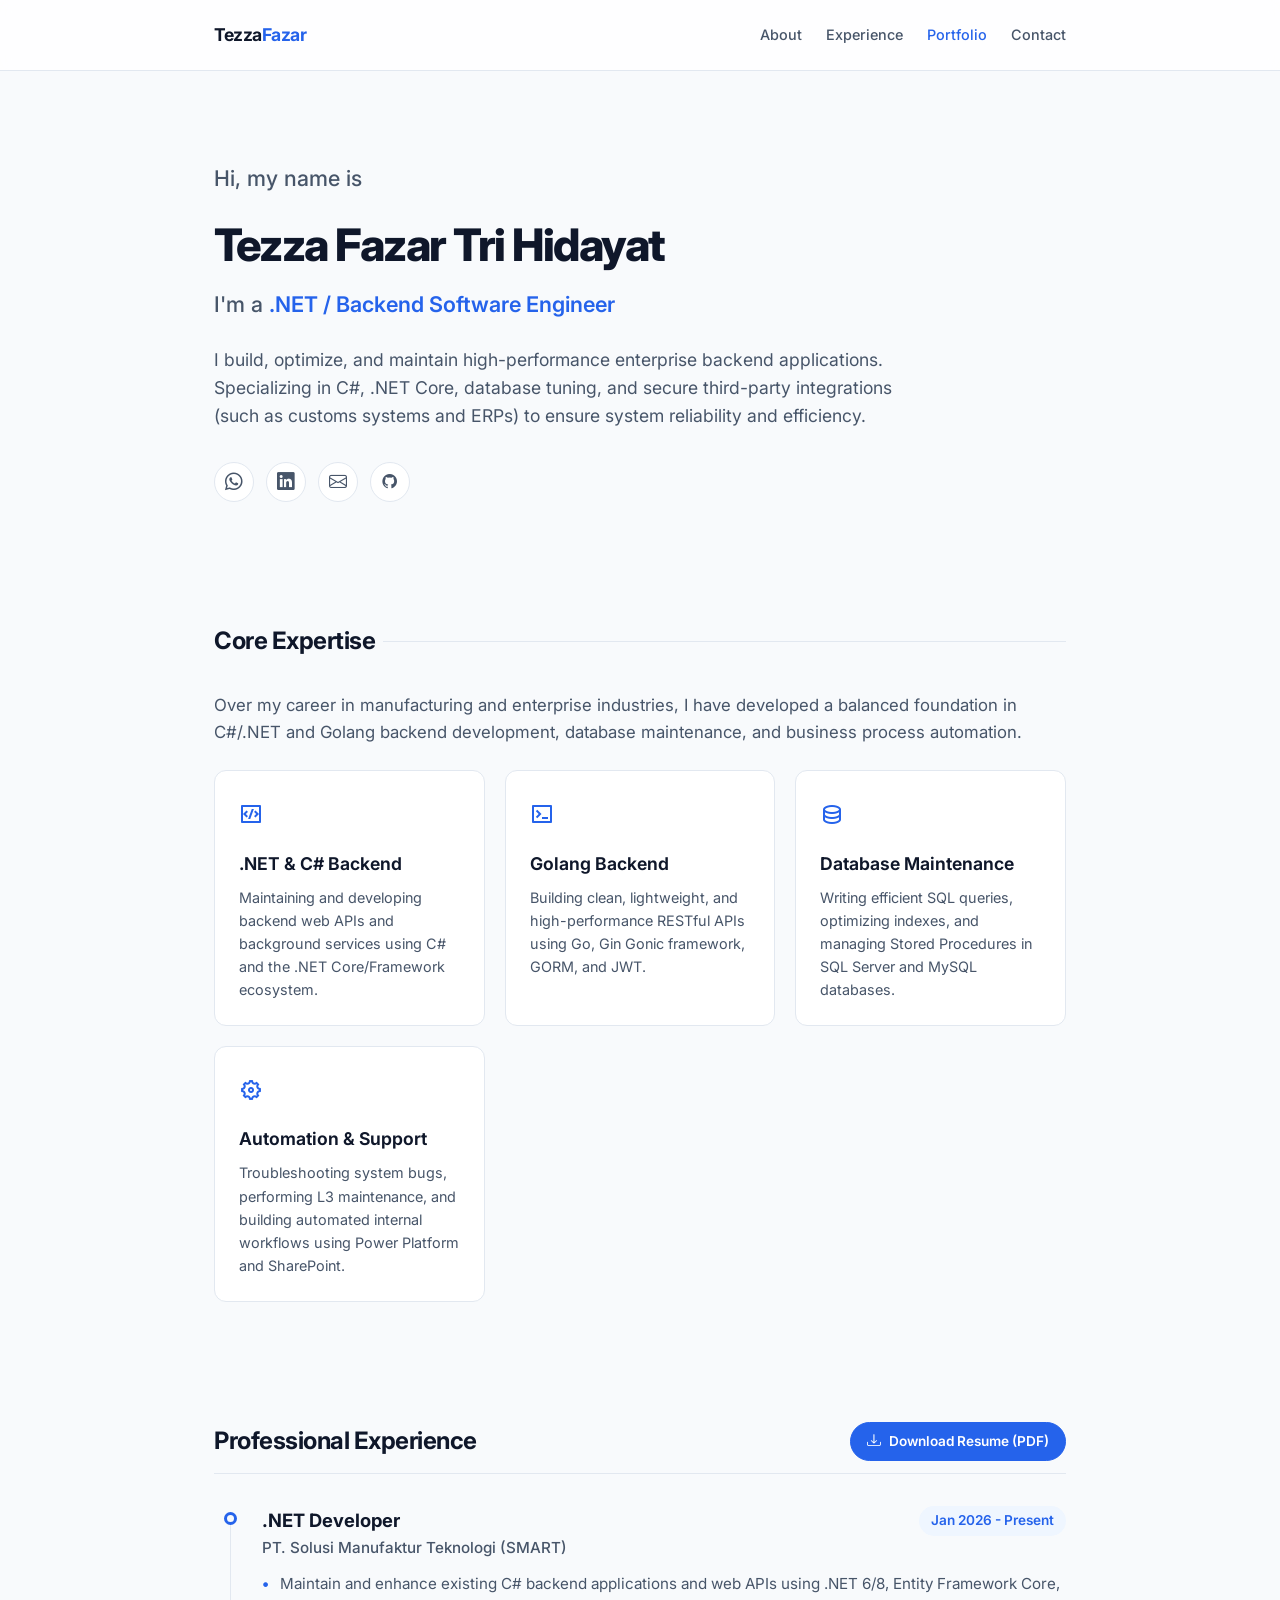
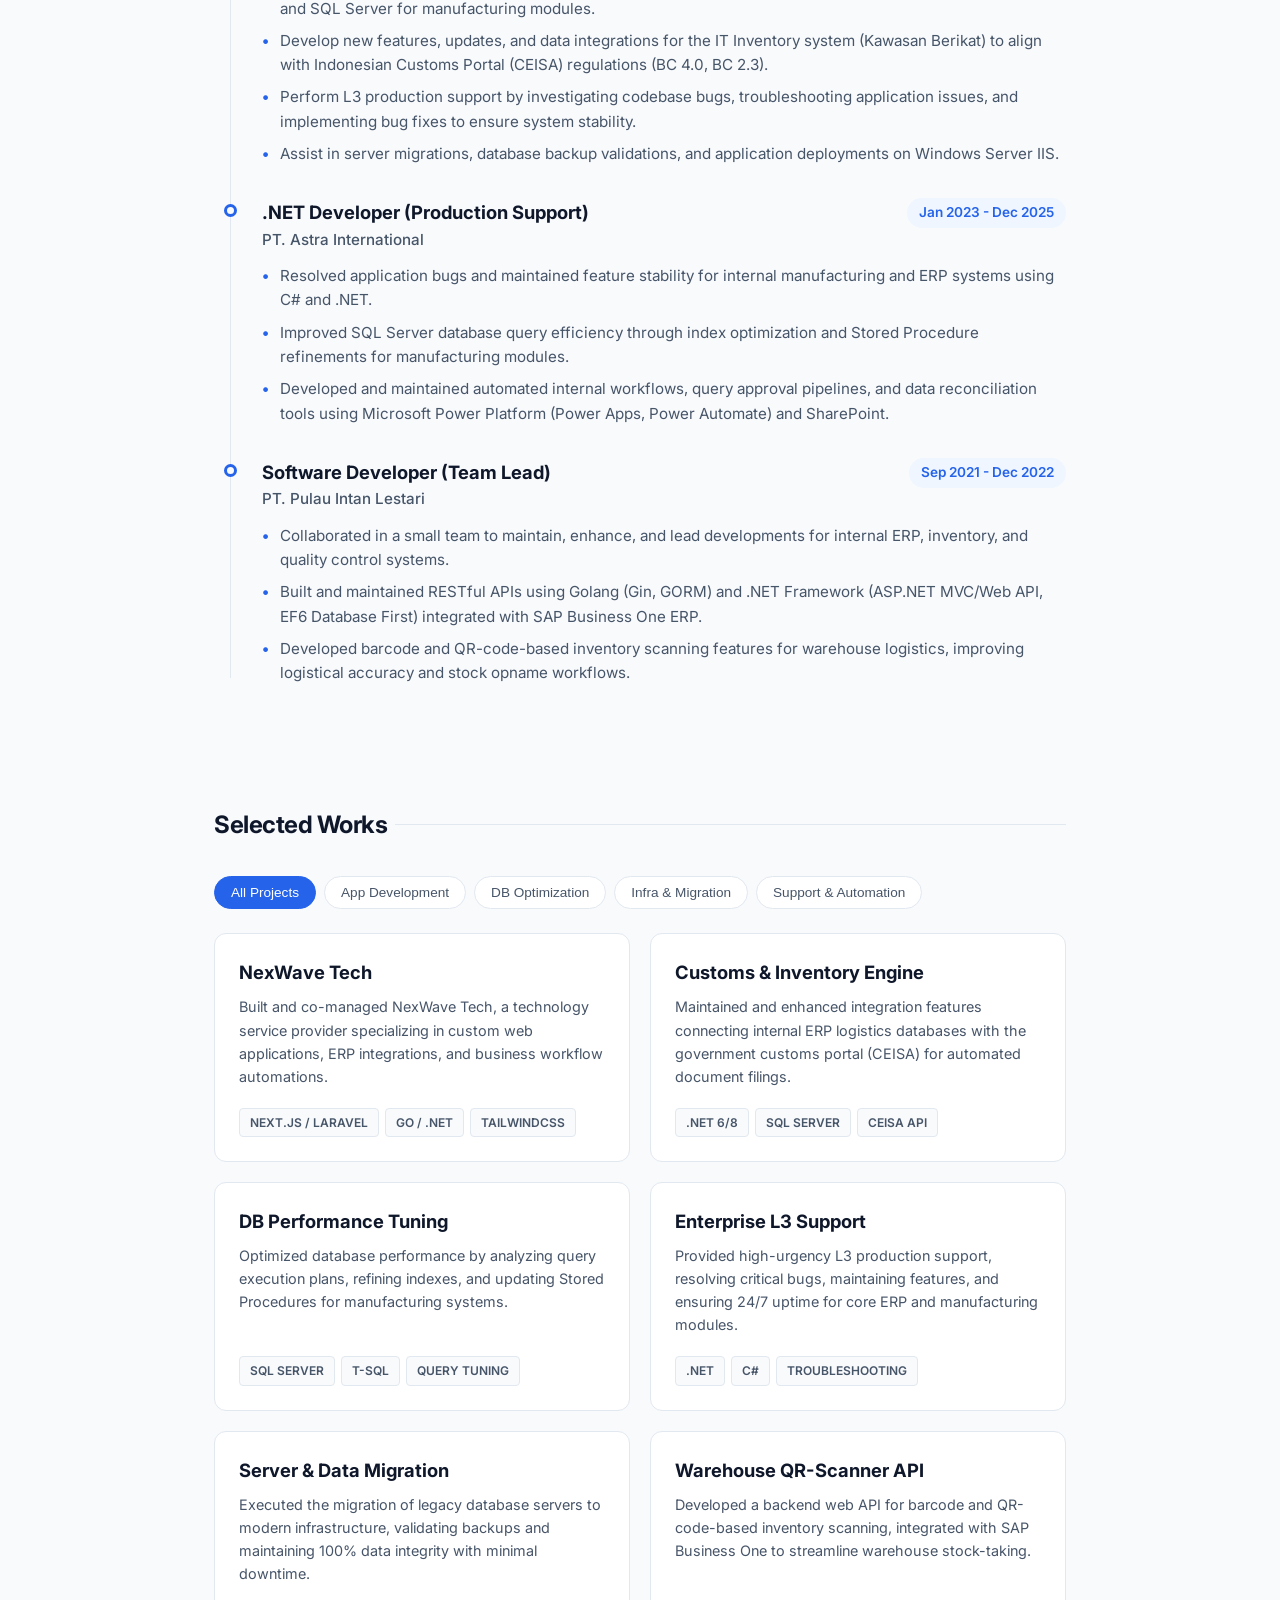
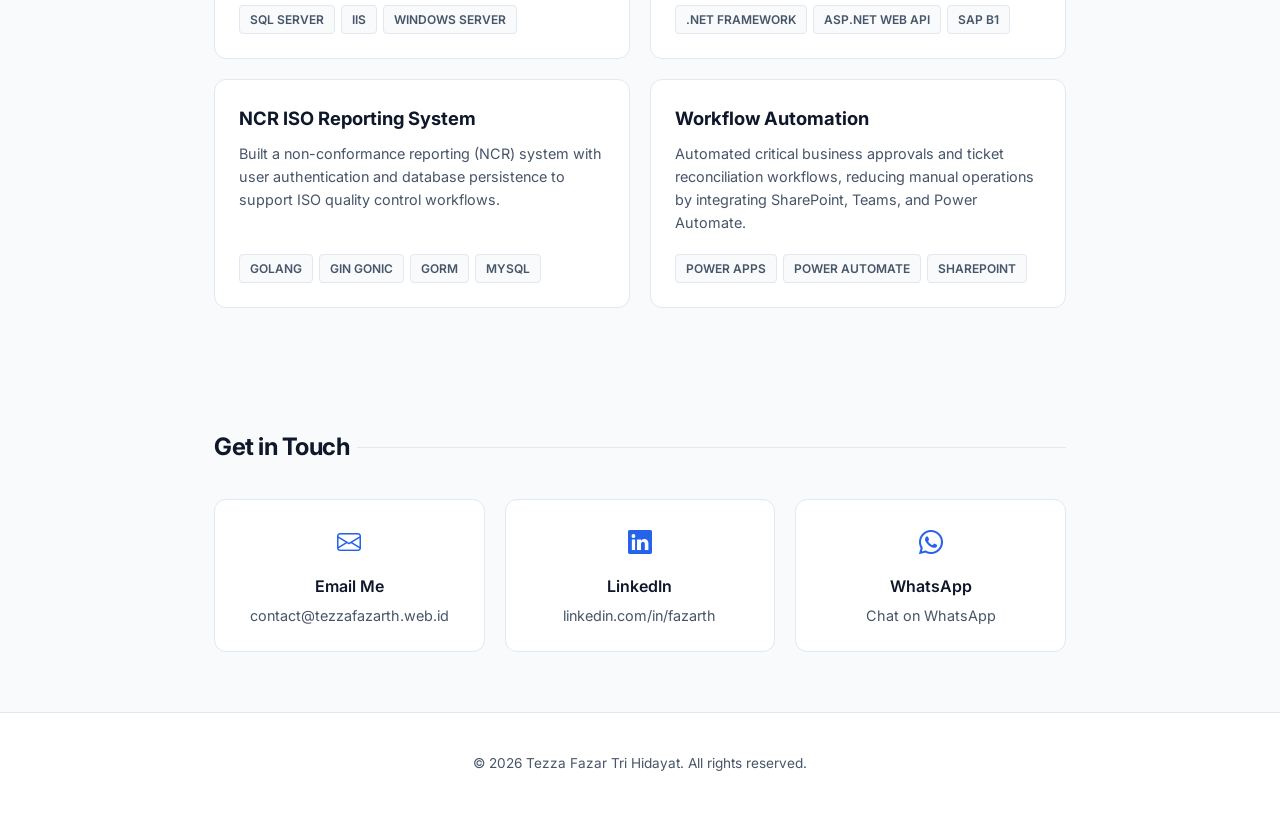
==== commit 4b324480: "Add NexWave Tech to portfolio works" ====
--- a/index.html
+++ b/index.html
@@ -184,6 +184,17 @@
       </div>
 
       <div class="portfolio-grid">
+        <!-- NexWave Tech -->
+        <a href="https://nexwave-tech.my.id/" target="_blank" class="portfolio-card" data-category="dev" style="cursor: pointer; text-decoration: none;">
+          <h3>NexWave Tech</h3>
+          <p>Built and co-managed NexWave Tech, a technology service provider specializing in custom web applications, ERP integrations, and business workflow automations.</p>
+          <div class="portfolio-tags">
+            <span class="portfolio-tag">Next.js / Laravel</span>
+            <span class="portfolio-tag">Go / .NET</span>
+            <span class="portfolio-tag">TailwindCSS</span>
+          </div>
+        </a>
+
         <!-- Customs Engine -->
         <div class="portfolio-card" data-category="dev infra">
           <h3>Customs & Inventory Engine</h3>
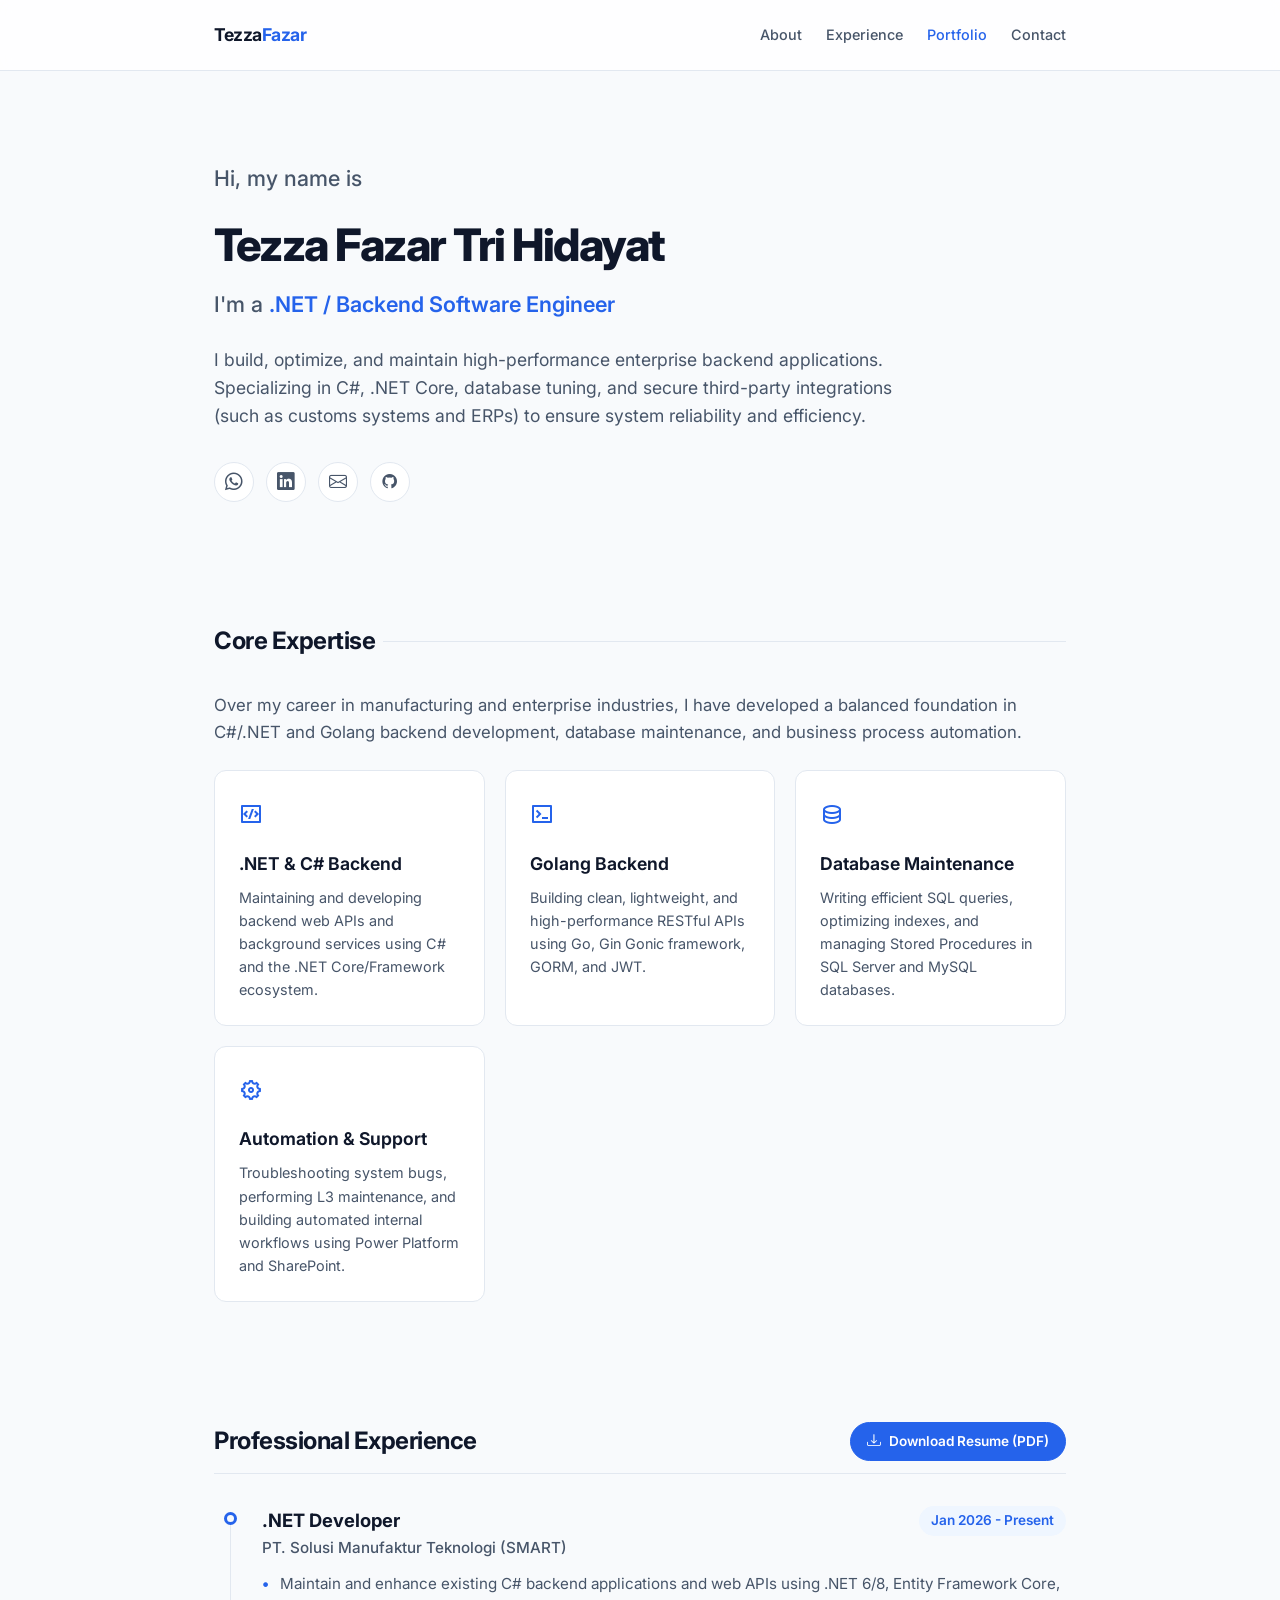
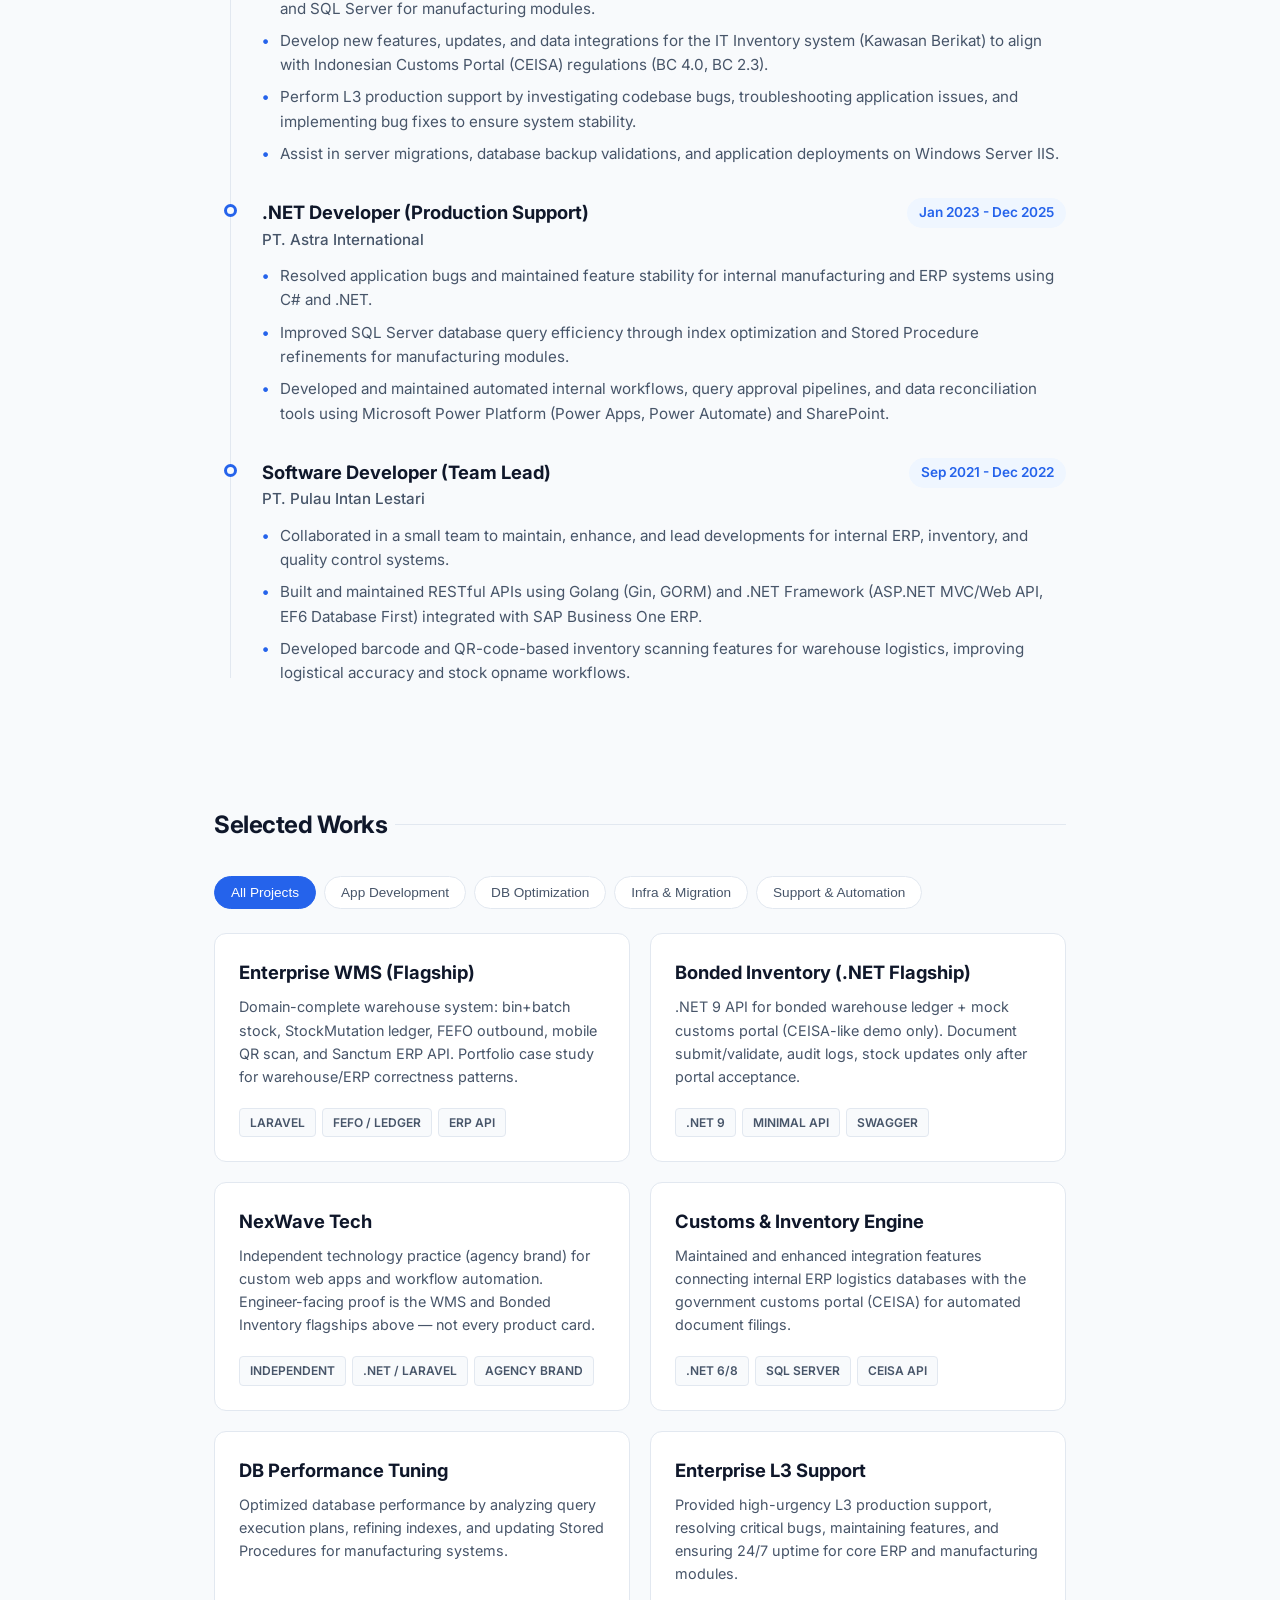
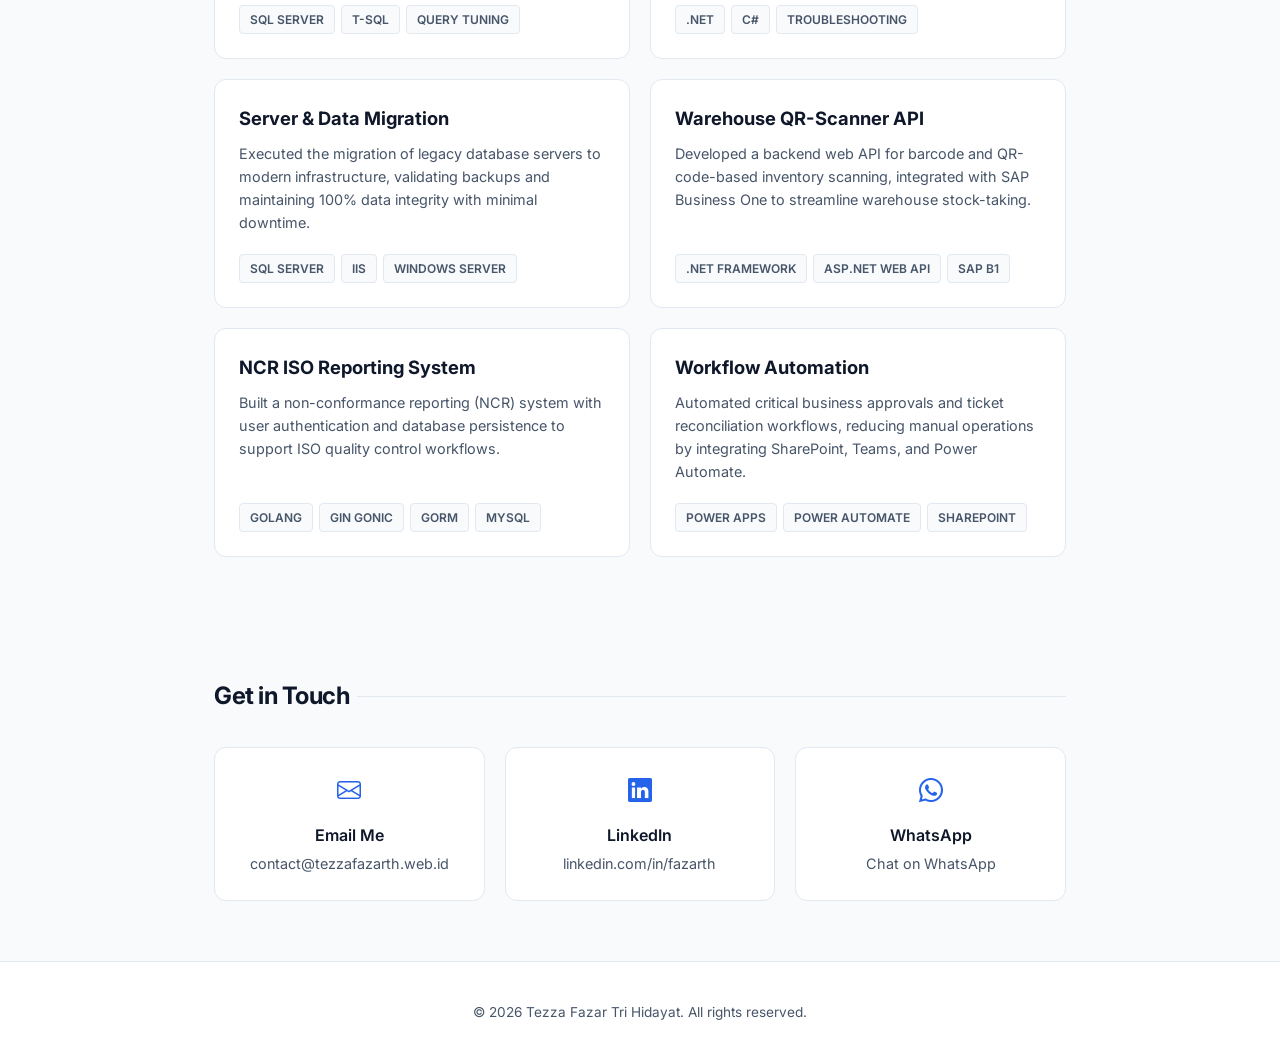
==== commit 696765ac: "content: lead with WMS + Bonded flagships; clarify NexWave as agency brand - Fix portfolio filter ge" ====
--- a/index.html
+++ b/index.html
@@ -184,27 +184,49 @@
       </div>
 
       <div class="portfolio-grid">
-        <!-- NexWave Tech -->
-        <a href="https://nexwave-tech.my.id/" target="_blank" class="portfolio-card" data-category="dev" style="cursor: pointer; text-decoration: none;">
-          <h3>NexWave Tech</h3>
-          <p>Built and co-managed NexWave Tech, a technology service provider specializing in custom web applications, ERP integrations, and business workflow automations.</p>
-          <div class="portfolio-tags">
-            <span class="portfolio-tag">Next.js / Laravel</span>
-            <span class="portfolio-tag">Go / .NET</span>
-            <span class="portfolio-tag">TailwindCSS</span>
-          </div>
-        </a>
-
-        <!-- Customs Engine -->
-        <div class="portfolio-card" data-category="dev infra">
-          <h3>Customs & Inventory Engine</h3>
-          <p>Maintained and enhanced integration features connecting internal ERP logistics databases with the government customs portal (CEISA) for automated document filings.</p>
-          <div class="portfolio-tags">
-            <span class="portfolio-tag">.NET 6/8</span>
-            <span class="portfolio-tag">SQL Server</span>
-            <span class="portfolio-tag">CEISA API</span>
-          </div>
-        </div>
+        <!-- Flagship: Enterprise WMS -->
+                <a href="https://github.com/fazarth/warehouse/blob/master/PORTFOLIO.md" target="_blank" rel="noopener noreferrer" class="portfolio-card" data-category="dev" style="cursor: pointer; text-decoration: none;">
+                  <h3>Enterprise WMS (Flagship)</h3>
+                  <p>Domain-complete warehouse system: bin+batch stock, StockMutation ledger, FEFO outbound, mobile QR scan, and Sanctum ERP API. Portfolio case study for warehouse/ERP correctness patterns.</p>
+                  <div class="portfolio-tags">
+                    <span class="portfolio-tag">Laravel</span>
+                    <span class="portfolio-tag">FEFO / Ledger</span>
+                    <span class="portfolio-tag">ERP API</span>
+                  </div>
+                </a>
+
+                <!-- Flagship: Bonded Inventory -->
+                <a href="https://github.com/fazarth/bonded-inventory" target="_blank" rel="noopener noreferrer" class="portfolio-card" data-category="dev" style="cursor: pointer; text-decoration: none;">
+                  <h3>Bonded Inventory (.NET Flagship)</h3>
+                  <p>.NET 9 API for bonded warehouse ledger + mock customs portal (CEISA-like demo only). Document submit/validate, audit logs, stock updates only after portal acceptance.</p>
+                  <div class="portfolio-tags">
+                    <span class="portfolio-tag">.NET 9</span>
+                    <span class="portfolio-tag">Minimal API</span>
+                    <span class="portfolio-tag">Swagger</span>
+                  </div>
+                </a>
+
+                <!-- NexWave Tech (agency brand — not a job project dump) -->
+                <a href="https://www.nexwave-tech.my.id/" target="_blank" rel="noopener noreferrer" class="portfolio-card" data-category="dev" style="cursor: pointer; text-decoration: none;">
+                  <h3>NexWave Tech</h3>
+                  <p>Independent technology practice (agency brand) for custom web apps and workflow automation. Engineer-facing proof is the WMS and Bonded Inventory flagships above — not every product card.</p>
+                  <div class="portfolio-tags">
+                    <span class="portfolio-tag">Independent</span>
+                    <span class="portfolio-tag">.NET / Laravel</span>
+                    <span class="portfolio-tag">Agency Brand</span>
+                  </div>
+                </a>
+
+                <!-- Customs Engine -->
+                <div class="portfolio-card" data-category="dev infra">
+                  <h3>Customs & Inventory Engine</h3>
+                  <p>Maintained and enhanced integration features connecting internal ERP logistics databases with the government customs portal (CEISA) for automated document filings.</p>
+                  <div class="portfolio-tags">
+                    <span class="portfolio-tag">.NET 6/8</span>
+                    <span class="portfolio-tag">SQL Server</span>
+                    <span class="portfolio-tag">CEISA API</span>
+                  </div>
+                </div>
 
 
         <!-- DB Tuning -->
@@ -334,7 +356,7 @@
           const filterValue = btn.getAttribute('data-filter');
 
           cards.forEach(card => {
-            const categories = card.getAttribute('data-category' || '');
+            const categories = card.getAttribute('data-category') || '';
             
             if (filterValue === 'all') {
               card.style.display = 'flex';
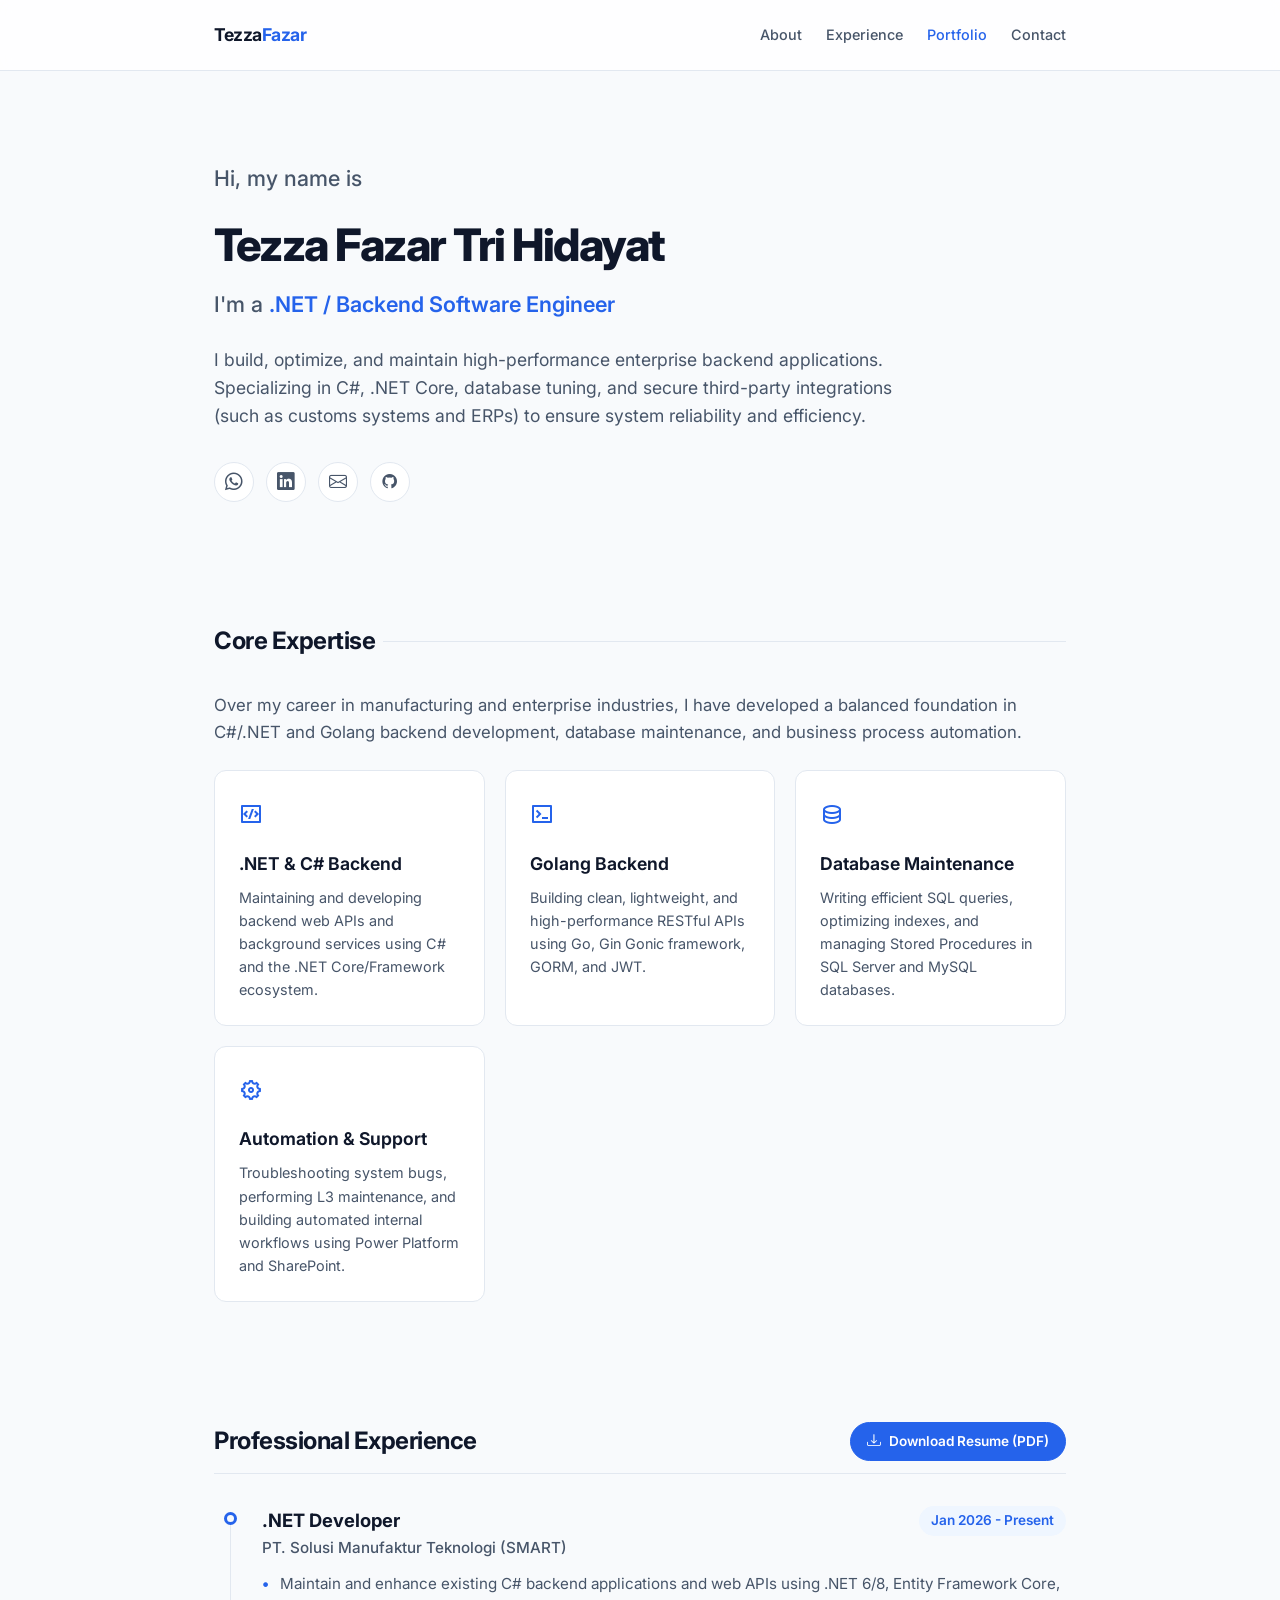
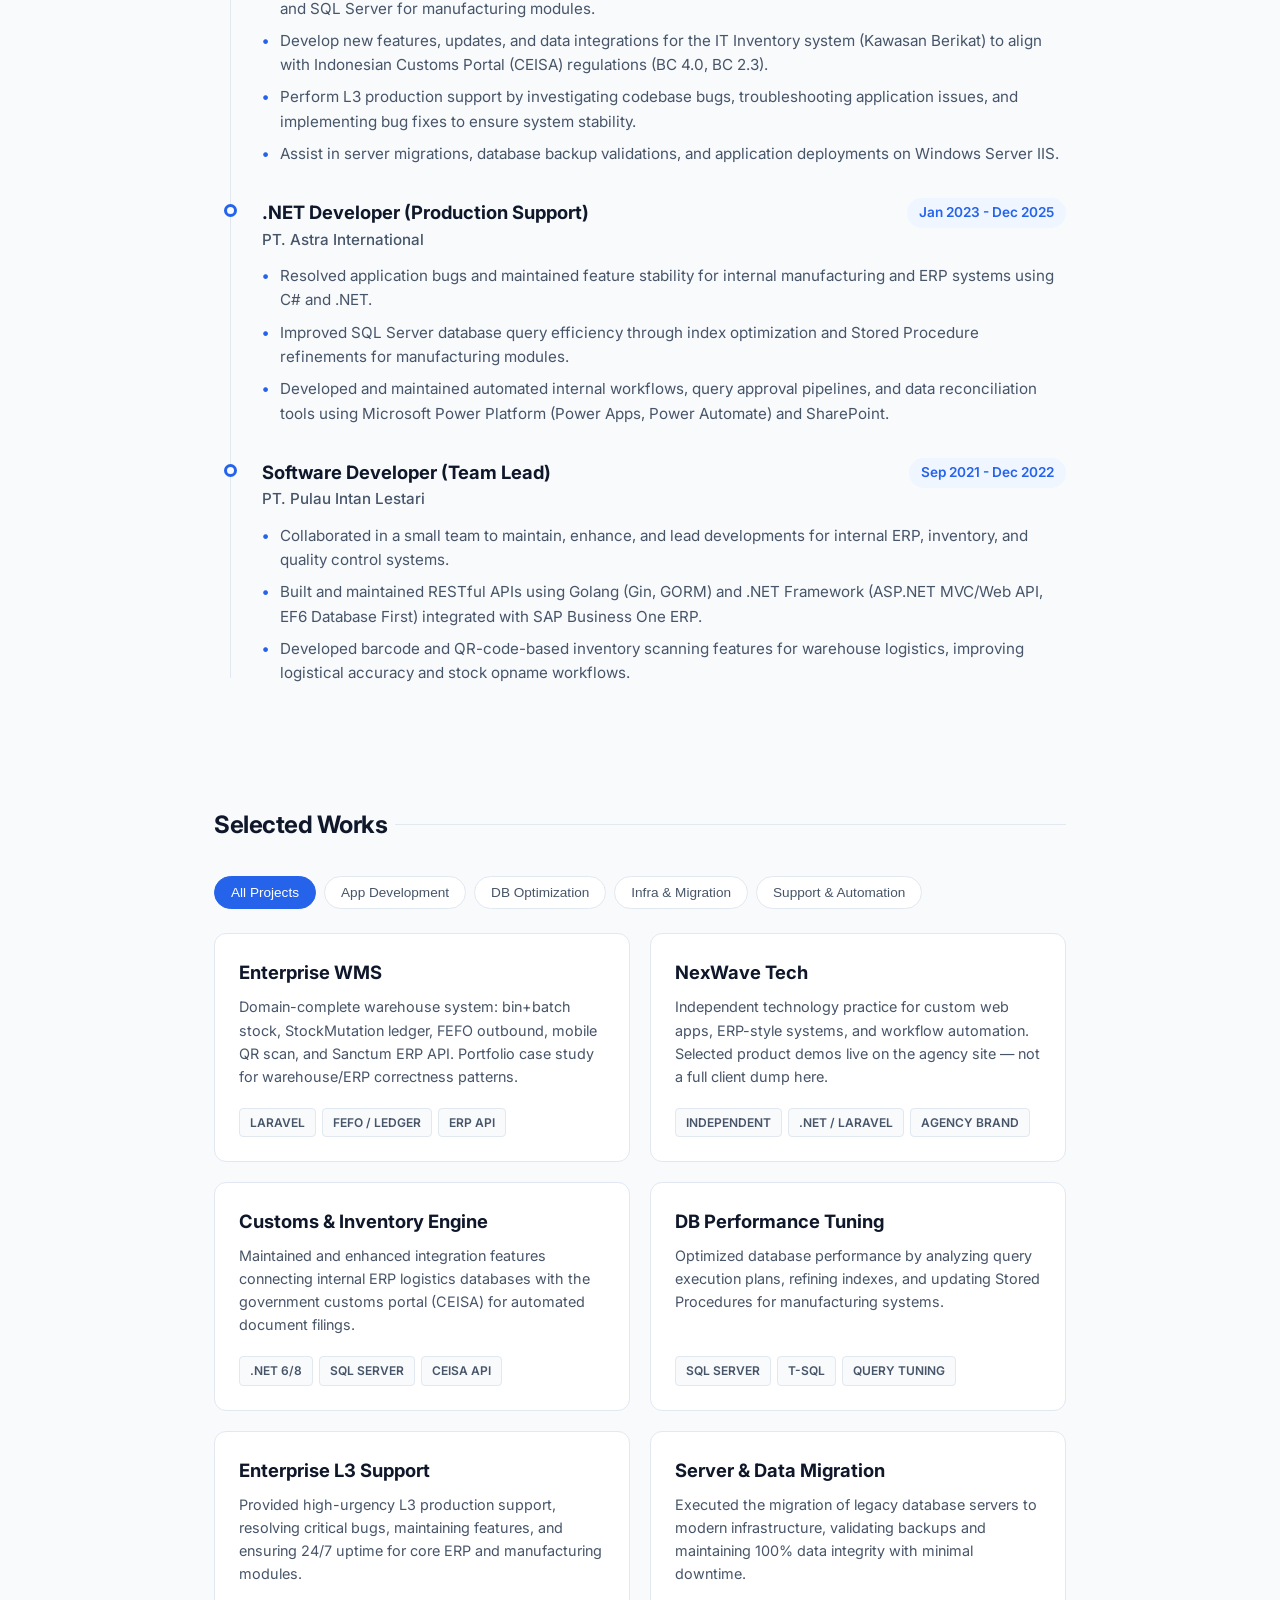
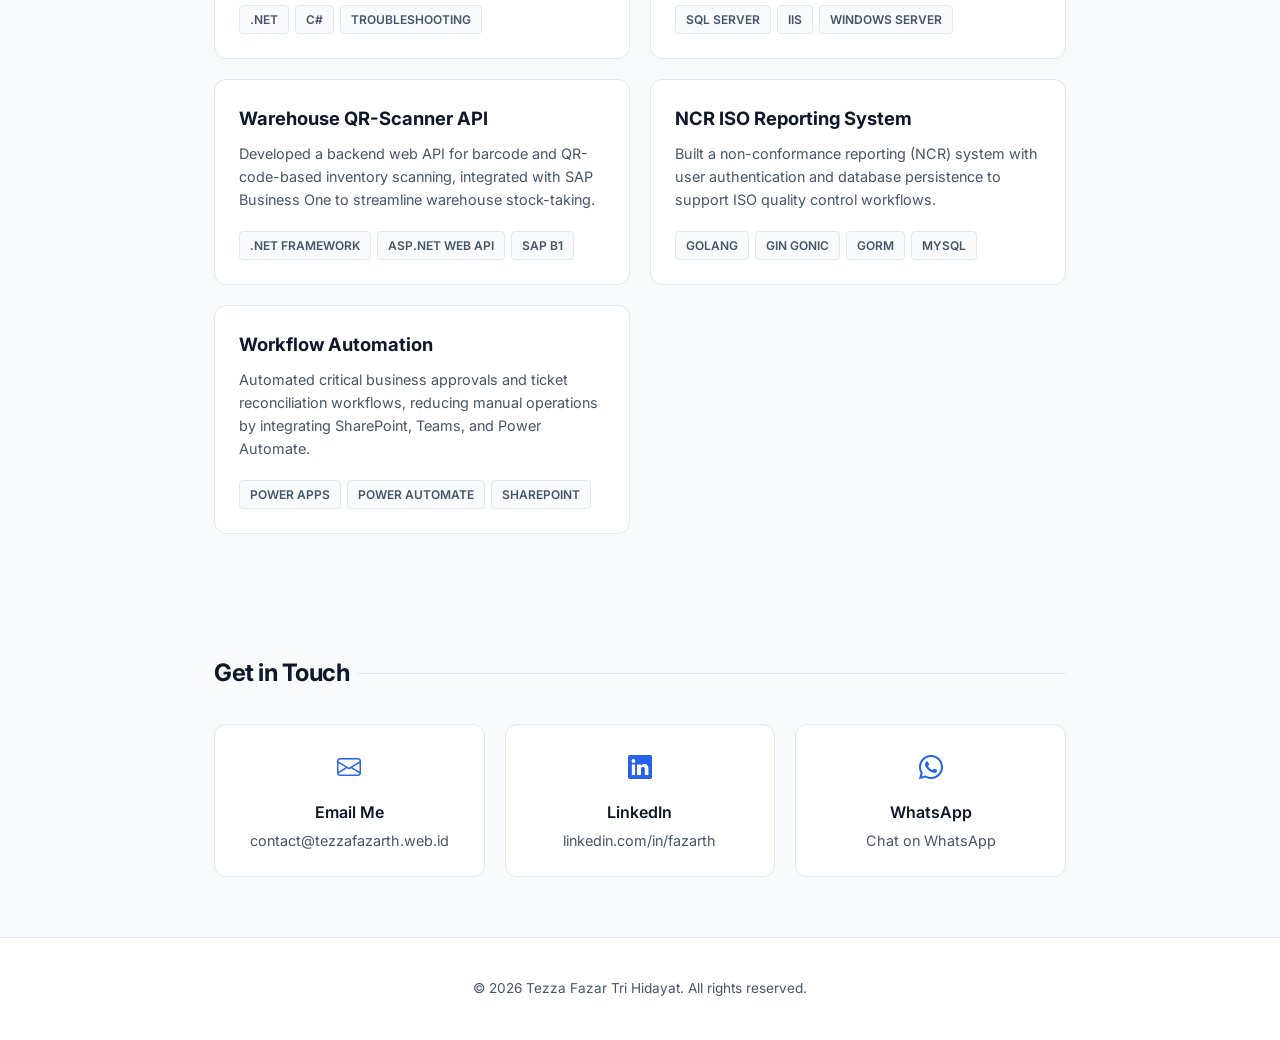
==== commit 4aabe986: "content: drop Bonded card; rename WMS without Flagship label Keep NexWave as independent agency bran" ====
--- a/index.html
+++ b/index.html
@@ -184,38 +184,27 @@
       </div>
 
       <div class="portfolio-grid">
-        <!-- Flagship: Enterprise WMS -->
-                <a href="https://github.com/fazarth/warehouse/blob/master/PORTFOLIO.md" target="_blank" rel="noopener noreferrer" class="portfolio-card" data-category="dev" style="cursor: pointer; text-decoration: none;">
-                  <h3>Enterprise WMS (Flagship)</h3>
-                  <p>Domain-complete warehouse system: bin+batch stock, StockMutation ledger, FEFO outbound, mobile QR scan, and Sanctum ERP API. Portfolio case study for warehouse/ERP correctness patterns.</p>
-                  <div class="portfolio-tags">
-                    <span class="portfolio-tag">Laravel</span>
-                    <span class="portfolio-tag">FEFO / Ledger</span>
-                    <span class="portfolio-tag">ERP API</span>
-                  </div>
-                </a>
-
-                <!-- Flagship: Bonded Inventory -->
-                <a href="https://github.com/fazarth/bonded-inventory" target="_blank" rel="noopener noreferrer" class="portfolio-card" data-category="dev" style="cursor: pointer; text-decoration: none;">
-                  <h3>Bonded Inventory (.NET Flagship)</h3>
-                  <p>.NET 9 API for bonded warehouse ledger + mock customs portal (CEISA-like demo only). Document submit/validate, audit logs, stock updates only after portal acceptance.</p>
-                  <div class="portfolio-tags">
-                    <span class="portfolio-tag">.NET 9</span>
-                    <span class="portfolio-tag">Minimal API</span>
-                    <span class="portfolio-tag">Swagger</span>
-                  </div>
-                </a>
-
-                <!-- NexWave Tech (agency brand — not a job project dump) -->
-                <a href="https://www.nexwave-tech.my.id/" target="_blank" rel="noopener noreferrer" class="portfolio-card" data-category="dev" style="cursor: pointer; text-decoration: none;">
-                  <h3>NexWave Tech</h3>
-                  <p>Independent technology practice (agency brand) for custom web apps and workflow automation. Engineer-facing proof is the WMS and Bonded Inventory flagships above — not every product card.</p>
-                  <div class="portfolio-tags">
-                    <span class="portfolio-tag">Independent</span>
-                    <span class="portfolio-tag">.NET / Laravel</span>
-                    <span class="portfolio-tag">Agency Brand</span>
-                  </div>
-                </a>
+        <!-- Enterprise WMS -->
+                        <a href="https://github.com/fazarth/warehouse/blob/master/PORTFOLIO.md" target="_blank" rel="noopener noreferrer" class="portfolio-card" data-category="dev" style="cursor: pointer; text-decoration: none;">
+                          <h3>Enterprise WMS</h3>
+                          <p>Domain-complete warehouse system: bin+batch stock, StockMutation ledger, FEFO outbound, mobile QR scan, and Sanctum ERP API. Portfolio case study for warehouse/ERP correctness patterns.</p>
+                          <div class="portfolio-tags">
+                            <span class="portfolio-tag">Laravel</span>
+                            <span class="portfolio-tag">FEFO / Ledger</span>
+                            <span class="portfolio-tag">ERP API</span>
+                          </div>
+                        </a>
+
+                        <!-- NexWave Tech (agency brand — not a job project dump) -->
+                        <a href="https://www.nexwave-tech.my.id/" target="_blank" rel="noopener noreferrer" class="portfolio-card" data-category="dev" style="cursor: pointer; text-decoration: none;">
+                          <h3>NexWave Tech</h3>
+                          <p>Independent technology practice for custom web apps, ERP-style systems, and workflow automation. Selected product demos live on the agency site — not a full client dump here.</p>
+                          <div class="portfolio-tags">
+                            <span class="portfolio-tag">Independent</span>
+                            <span class="portfolio-tag">.NET / Laravel</span>
+                            <span class="portfolio-tag">Agency Brand</span>
+                          </div>
+                        </a>
 
                 <!-- Customs Engine -->
                 <div class="portfolio-card" data-category="dev infra">
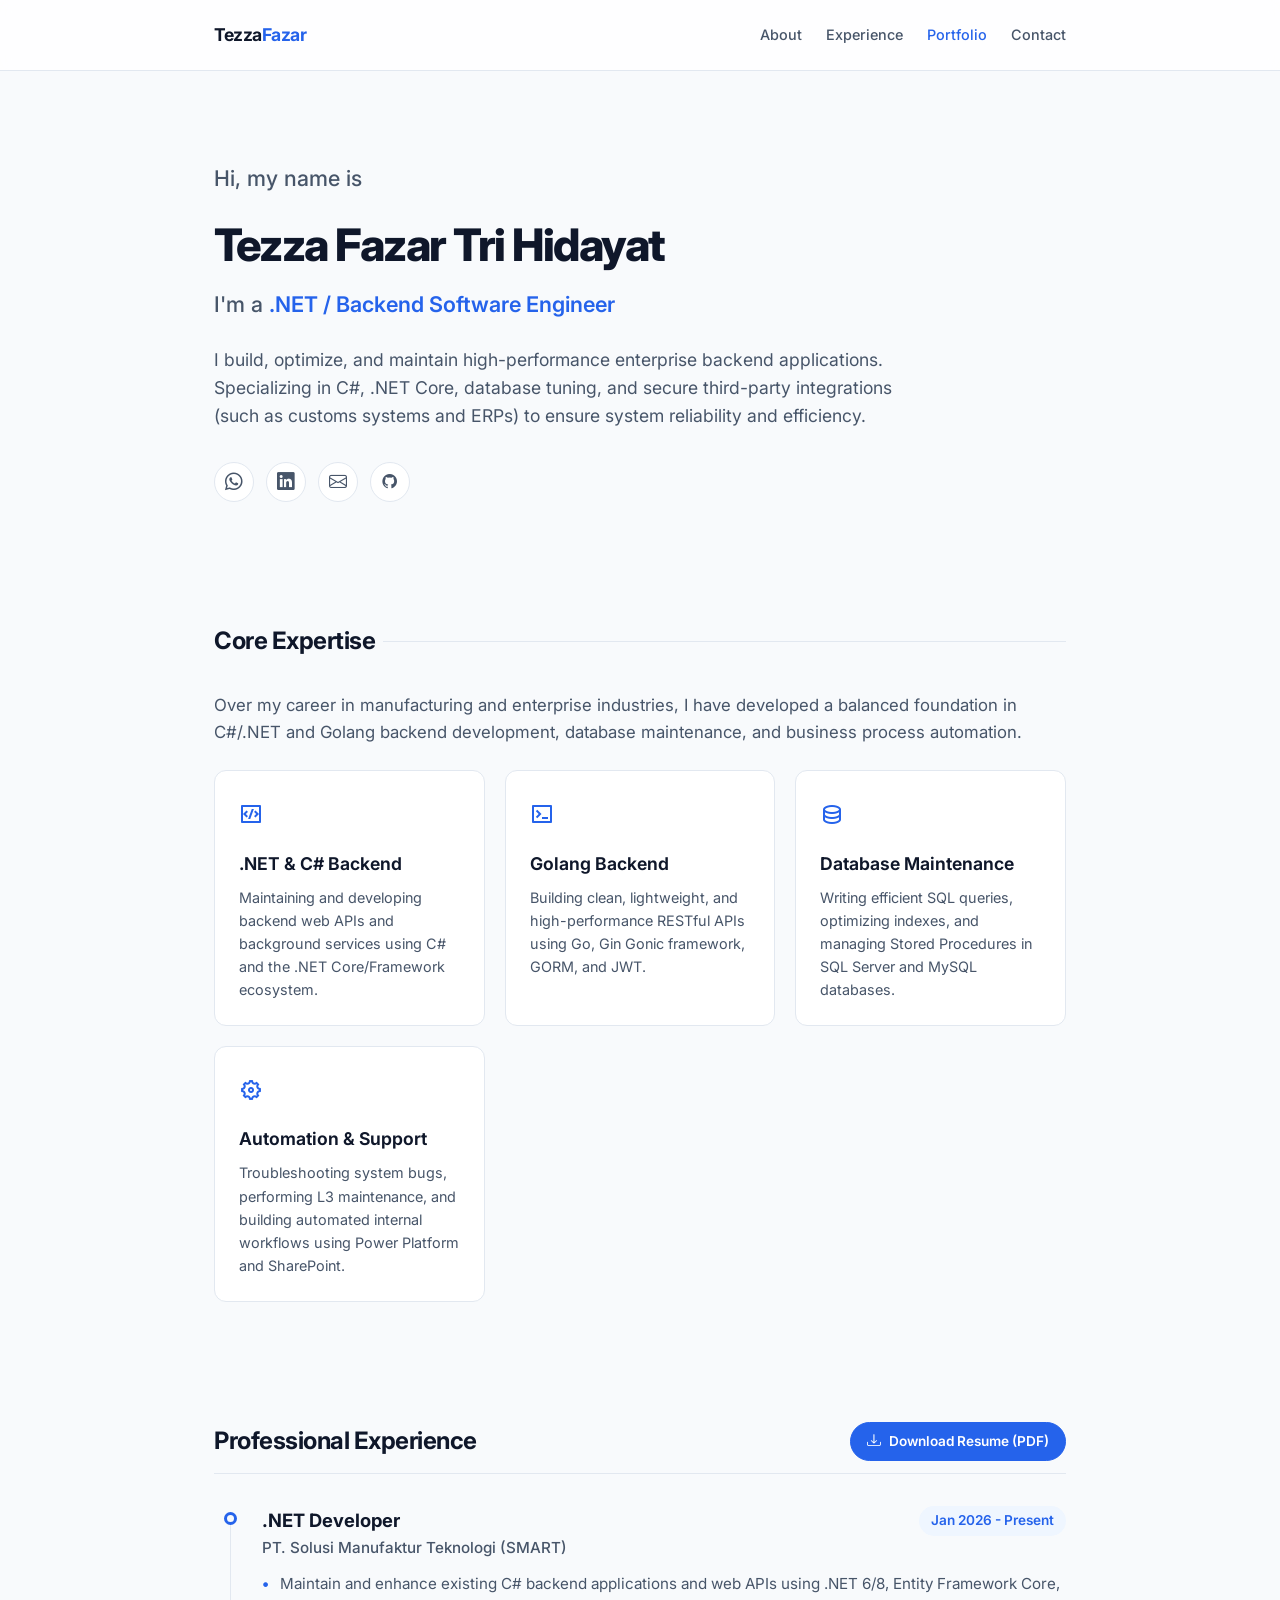
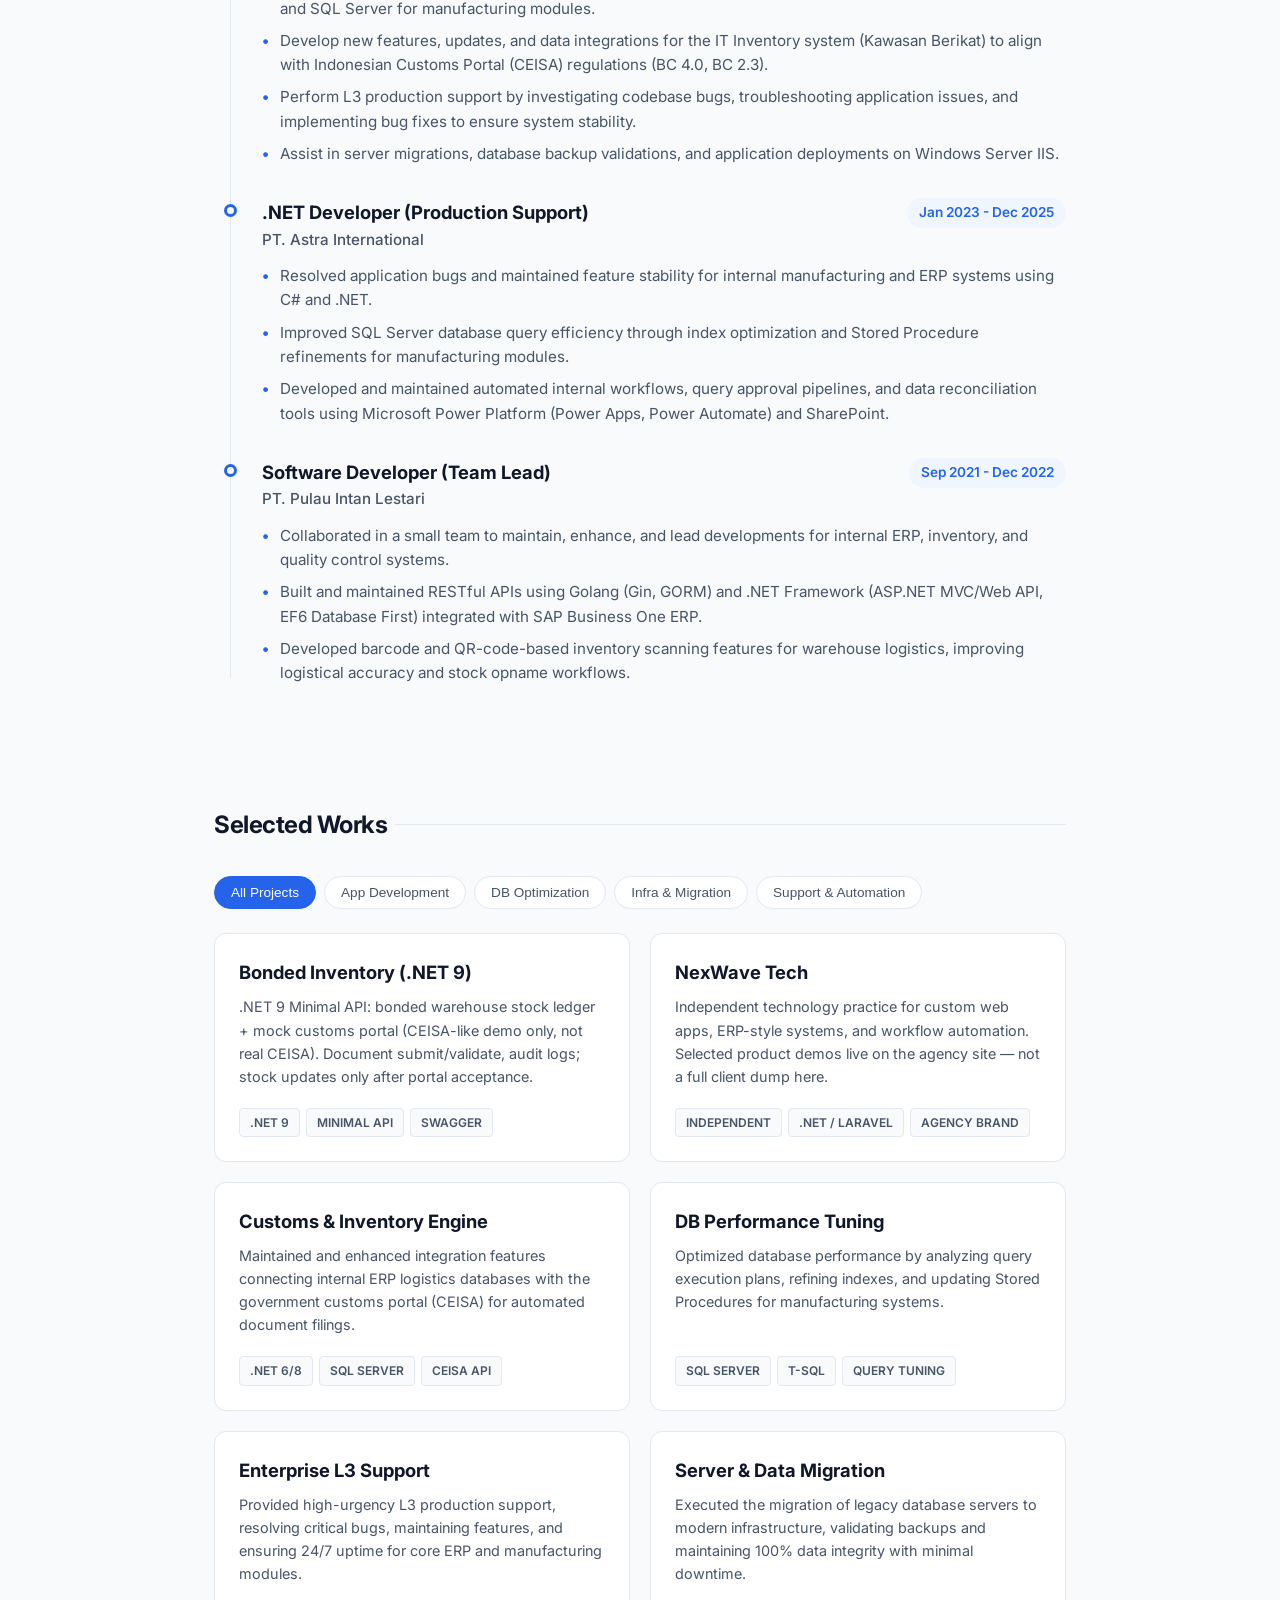
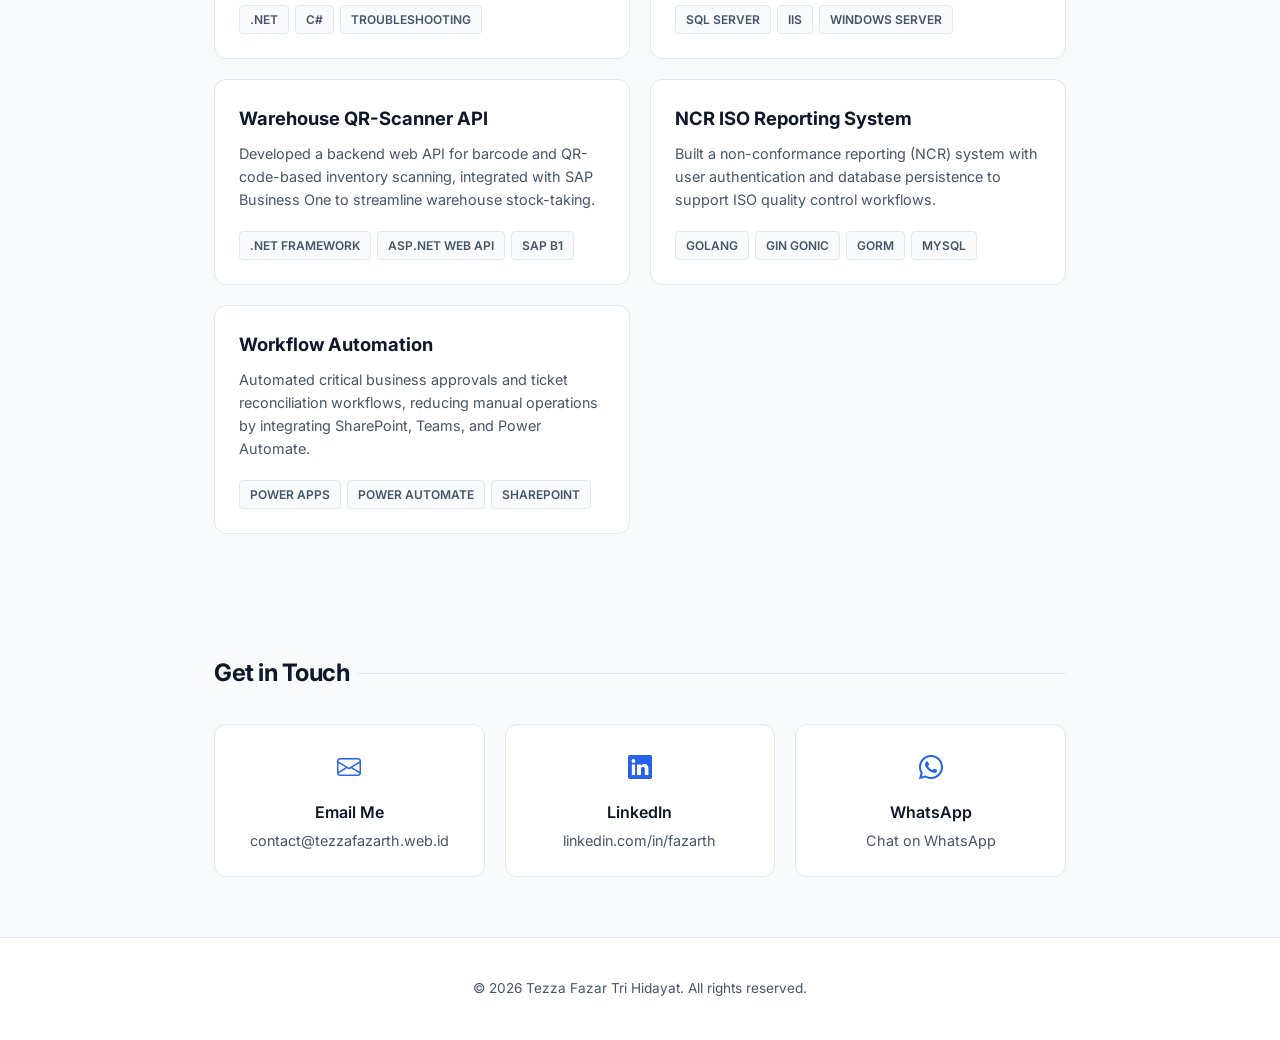
==== commit 54aa2c1d: "content: lead personal portfolio with Bonded .NET 9, not Laravel WMS Align selected works card with " ====
--- a/index.html
+++ b/index.html
@@ -184,16 +184,16 @@
       </div>
 
       <div class="portfolio-grid">
-        <!-- Enterprise WMS -->
-                        <a href="https://github.com/fazarth/warehouse/blob/master/PORTFOLIO.md" target="_blank" rel="noopener noreferrer" class="portfolio-card" data-category="dev" style="cursor: pointer; text-decoration: none;">
-                          <h3>Enterprise WMS</h3>
-                          <p>Domain-complete warehouse system: bin+batch stock, StockMutation ledger, FEFO outbound, mobile QR scan, and Sanctum ERP API. Portfolio case study for warehouse/ERP correctness patterns.</p>
-                          <div class="portfolio-tags">
-                            <span class="portfolio-tag">Laravel</span>
-                            <span class="portfolio-tag">FEFO / Ledger</span>
-                            <span class="portfolio-tag">ERP API</span>
-                          </div>
-                        </a>
+        <!-- Bonded Inventory (.NET) — stack-aligned with CV target roles -->
+                                <a href="https://github.com/fazarth/bonded-inventory" target="_blank" rel="noopener noreferrer" class="portfolio-card" data-category="dev" style="cursor: pointer; text-decoration: none;">
+                                  <h3>Bonded Inventory (.NET 9)</h3>
+                                  <p>.NET 9 Minimal API: bonded warehouse stock ledger + mock customs portal (CEISA-like demo only, not real CEISA). Document submit/validate, audit logs; stock updates only after portal acceptance.</p>
+                                  <div class="portfolio-tags">
+                                    <span class="portfolio-tag">.NET 9</span>
+                                    <span class="portfolio-tag">Minimal API</span>
+                                    <span class="portfolio-tag">Swagger</span>
+                                  </div>
+                                </a>
 
                         <!-- NexWave Tech (agency brand — not a job project dump) -->
                         <a href="https://www.nexwave-tech.my.id/" target="_blank" rel="noopener noreferrer" class="portfolio-card" data-category="dev" style="cursor: pointer; text-decoration: none;">
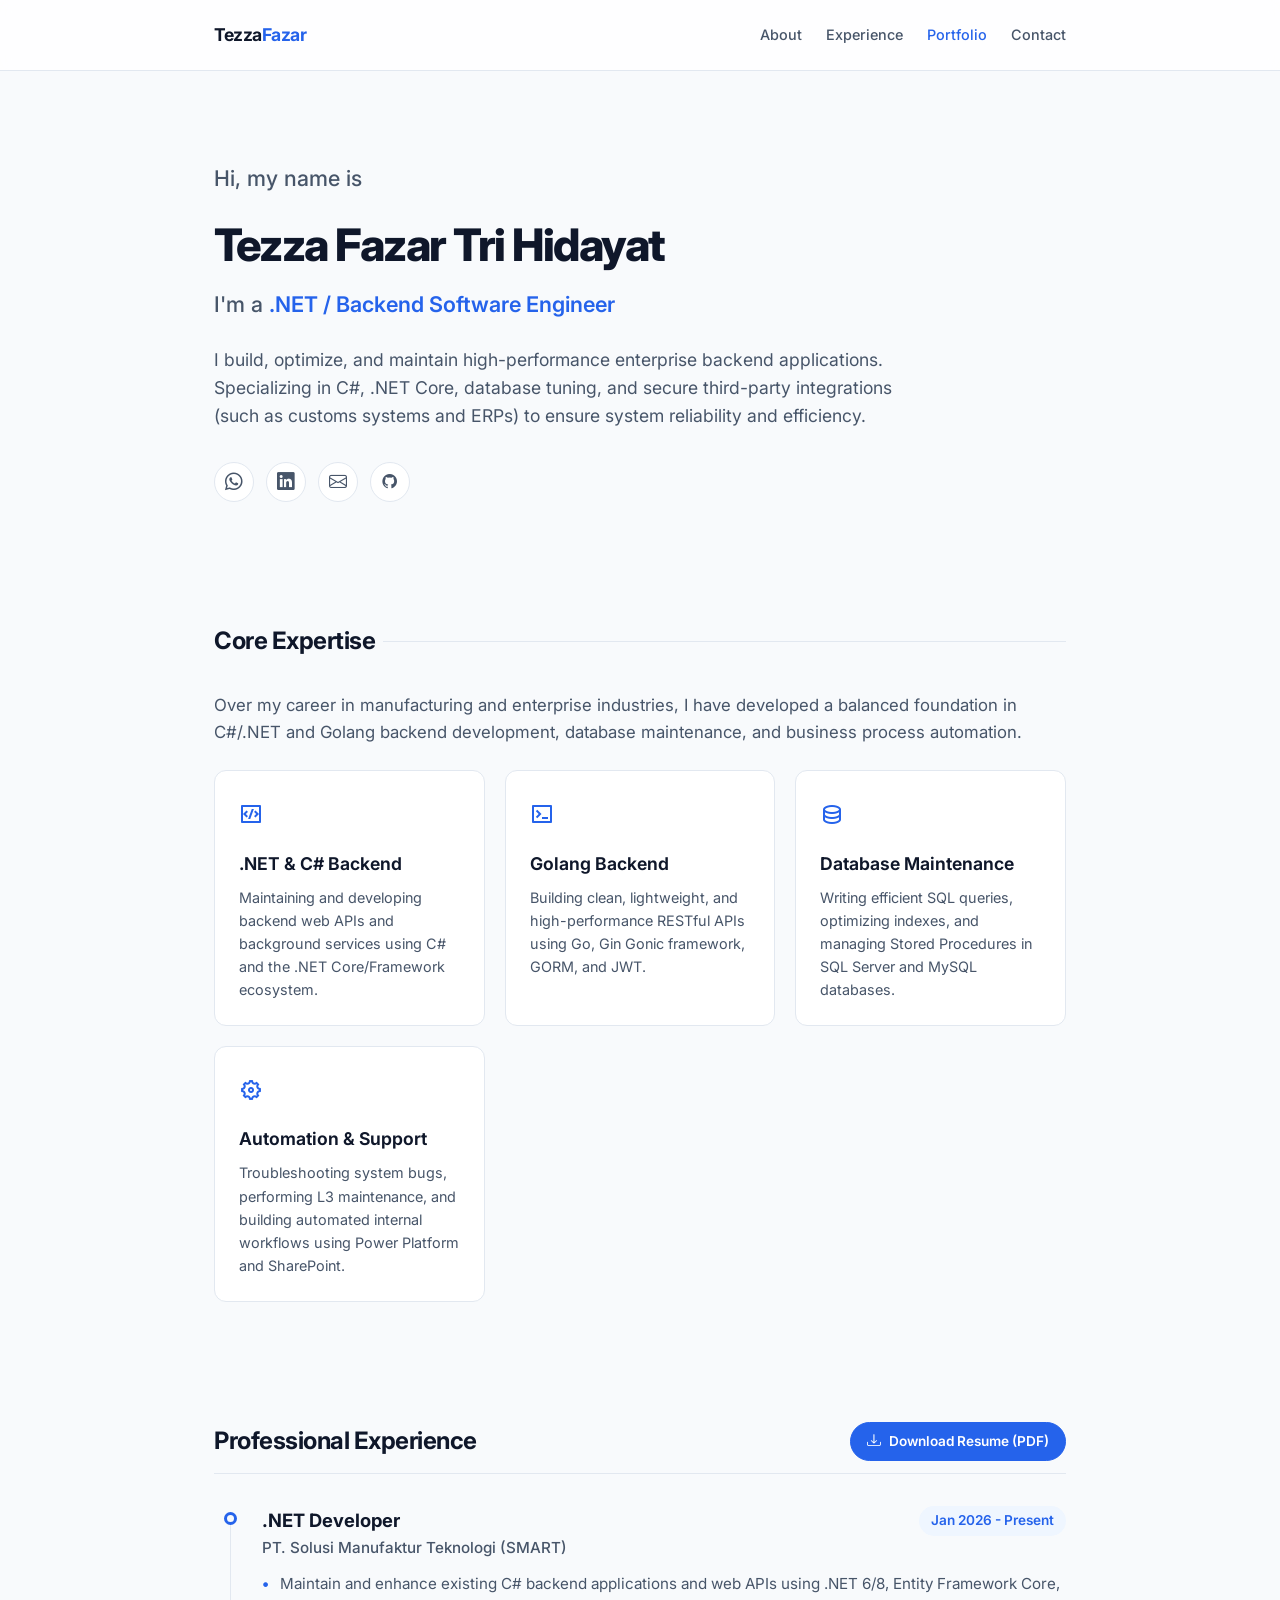
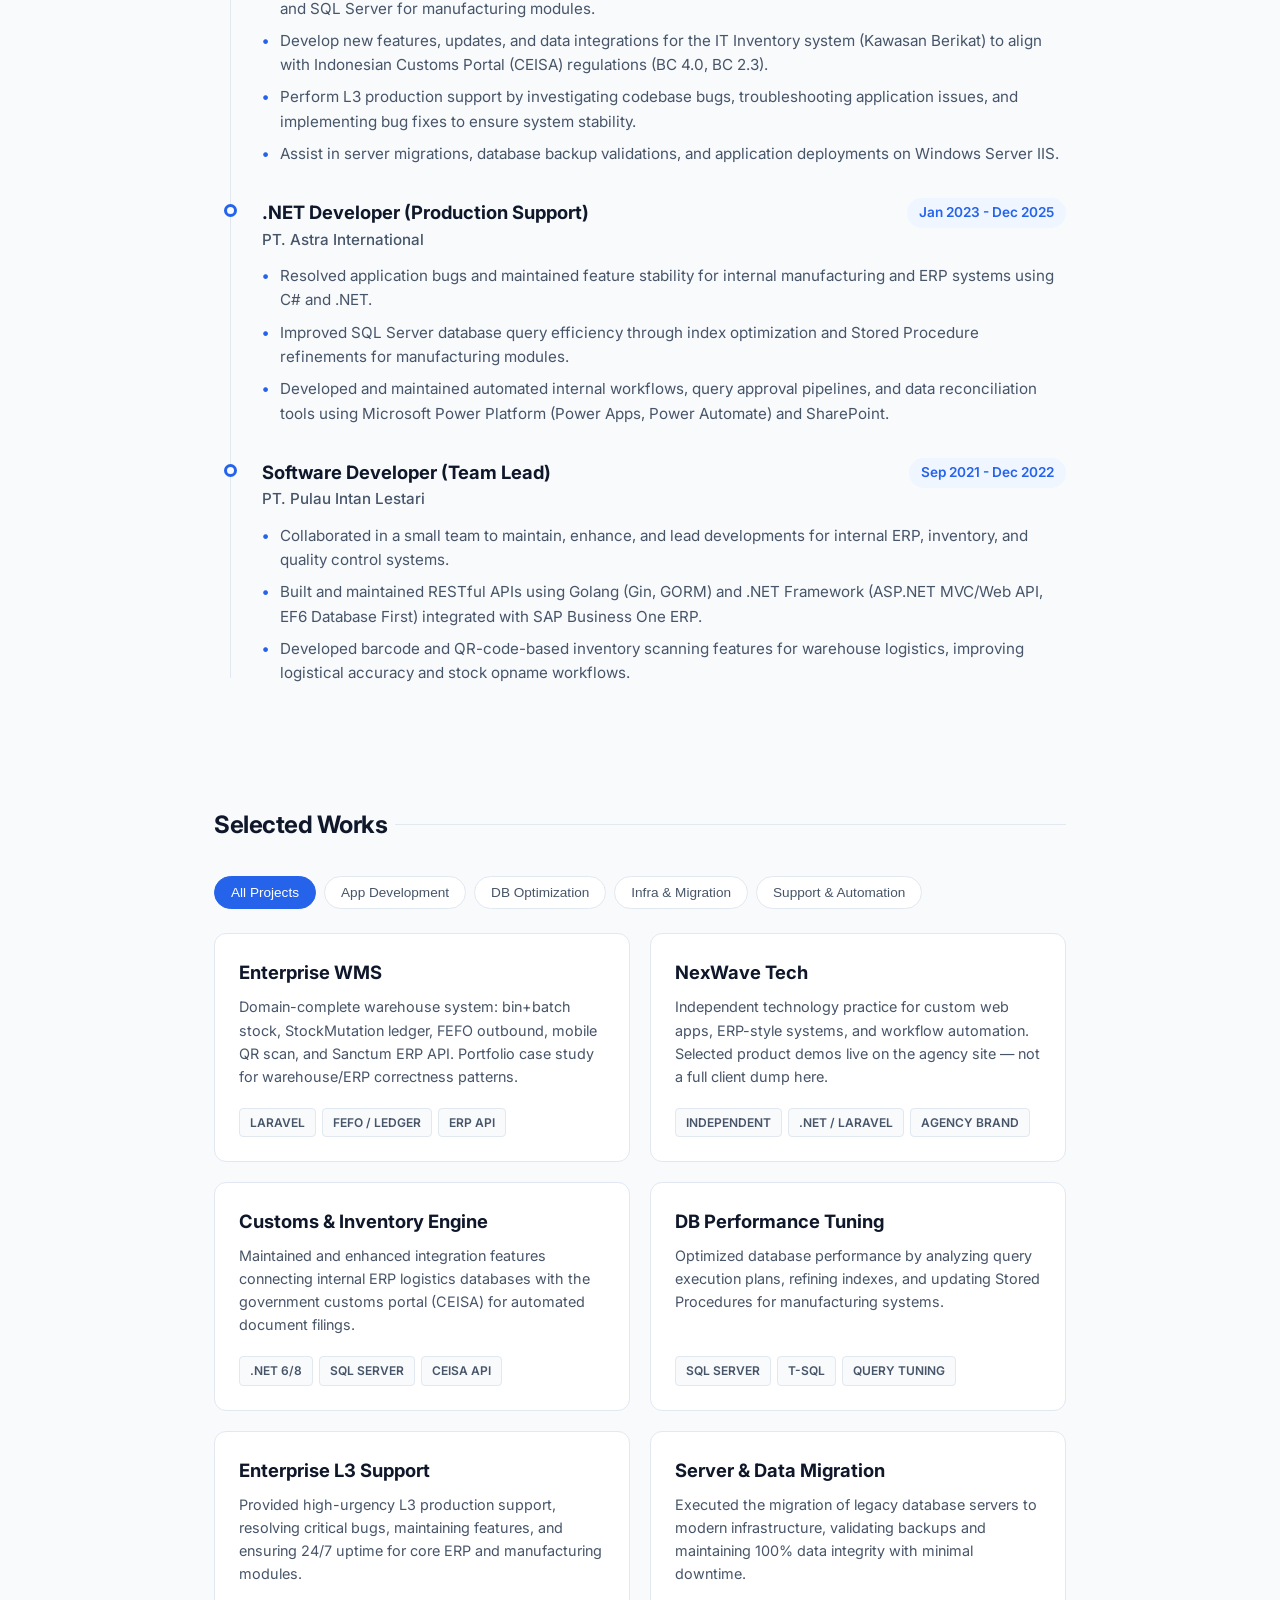
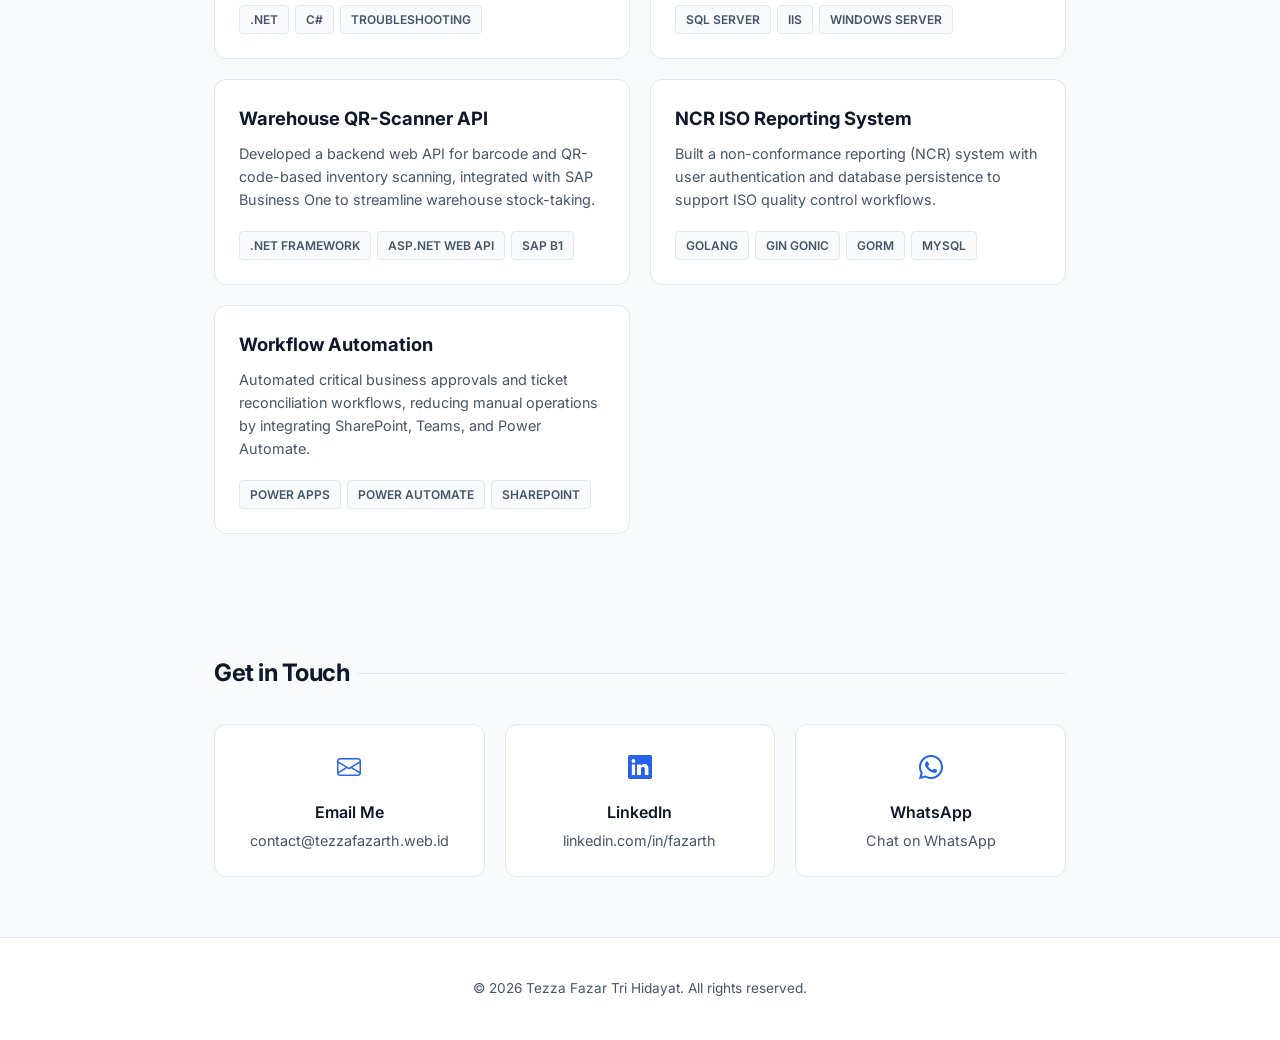
==== commit b89efe45: "content: restore Enterprise WMS card; remove Bonded from personal site User wants warehouse card dis" ====
--- a/index.html
+++ b/index.html
@@ -184,16 +184,16 @@
       </div>
 
       <div class="portfolio-grid">
-        <!-- Bonded Inventory (.NET) — stack-aligned with CV target roles -->
-                                <a href="https://github.com/fazarth/bonded-inventory" target="_blank" rel="noopener noreferrer" class="portfolio-card" data-category="dev" style="cursor: pointer; text-decoration: none;">
-                                  <h3>Bonded Inventory (.NET 9)</h3>
-                                  <p>.NET 9 Minimal API: bonded warehouse stock ledger + mock customs portal (CEISA-like demo only, not real CEISA). Document submit/validate, audit logs; stock updates only after portal acceptance.</p>
-                                  <div class="portfolio-tags">
-                                    <span class="portfolio-tag">.NET 9</span>
-                                    <span class="portfolio-tag">Minimal API</span>
-                                    <span class="portfolio-tag">Swagger</span>
-                                  </div>
-                                </a>
+        <!-- Enterprise WMS -->
+                        <a href="https://github.com/fazarth/warehouse/blob/master/PORTFOLIO.md" target="_blank" rel="noopener noreferrer" class="portfolio-card" data-category="dev" style="cursor: pointer; text-decoration: none;">
+                          <h3>Enterprise WMS</h3>
+                          <p>Domain-complete warehouse system: bin+batch stock, StockMutation ledger, FEFO outbound, mobile QR scan, and Sanctum ERP API. Portfolio case study for warehouse/ERP correctness patterns.</p>
+                          <div class="portfolio-tags">
+                            <span class="portfolio-tag">Laravel</span>
+                            <span class="portfolio-tag">FEFO / Ledger</span>
+                            <span class="portfolio-tag">ERP API</span>
+                          </div>
+                        </a>
 
                         <!-- NexWave Tech (agency brand — not a job project dump) -->
                         <a href="https://www.nexwave-tech.my.id/" target="_blank" rel="noopener noreferrer" class="portfolio-card" data-category="dev" style="cursor: pointer; text-decoration: none;">
